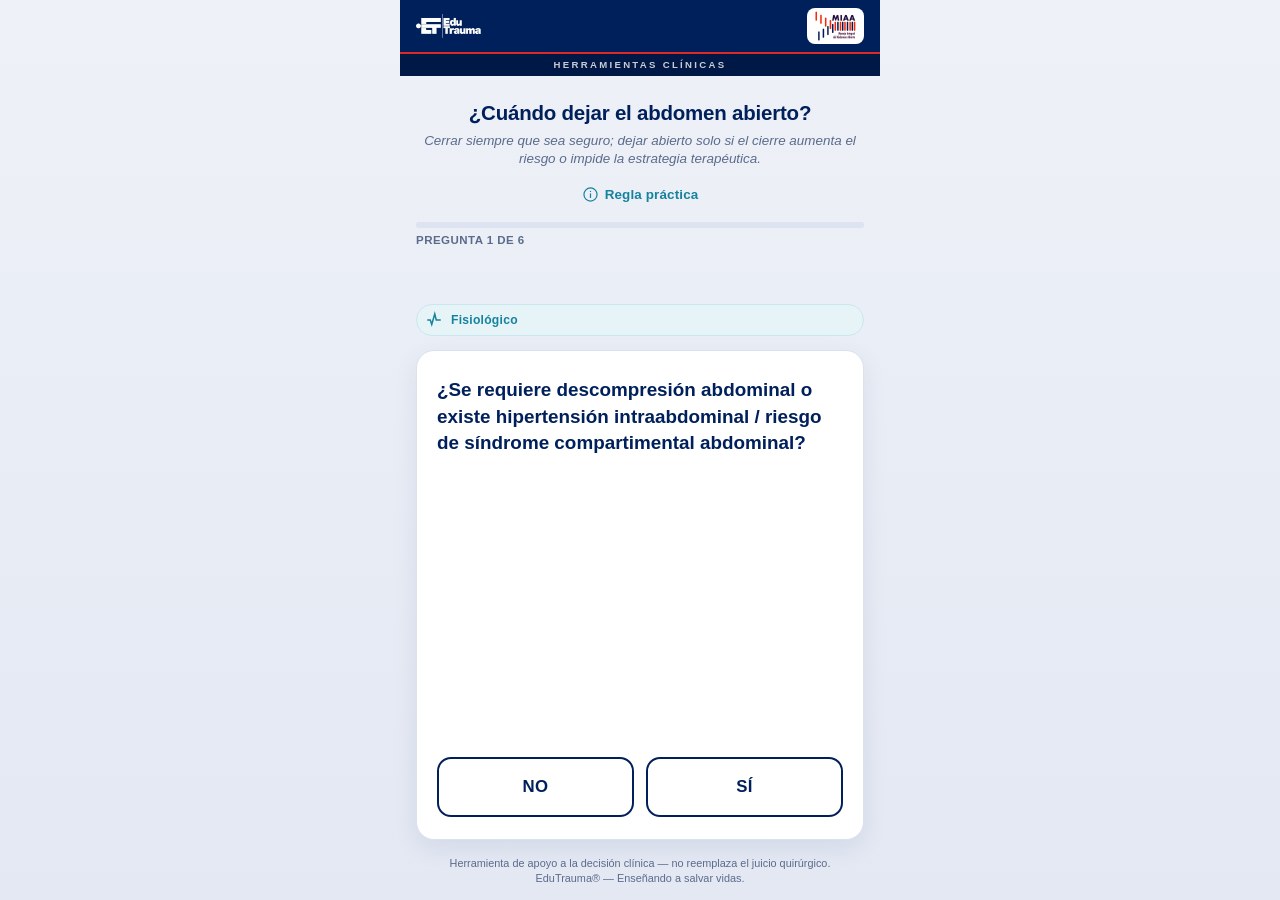
==== index.html @ 48023c9c "Cinta de ecosistema 'Herramientas Clínicas' bajo la franja de marca; cache v5 Firma visual fija para" ====
<!DOCTYPE html>
<html lang="es">
<head>
<meta charset="UTF-8">
<meta name="viewport" content="width=device-width, initial-scale=1.0, maximum-scale=1, user-scalable=no, viewport-fit=cover">
<title>¿Dejar el abdomen abierto? — EduTrauma</title>
<meta name="theme-color" content="#00205C">
<meta name="description" content="Algoritmo de decisión clínica para dejar el abdomen abierto y grado orientativo de Björck — EduTrauma">

<!-- PWA -->
<link rel="manifest" href="manifest.json">
<link rel="icon" href="icon-192.png">
<link rel="apple-touch-icon" href="apple-touch-icon.png">
<meta name="apple-mobile-web-app-capable" content="yes">
<meta name="mobile-web-app-capable" content="yes">
<meta name="apple-mobile-web-app-status-bar-style" content="black-translucent">
<meta name="apple-mobile-web-app-title" content="Abdomen Abierto">

<link rel="stylesheet" href="design/edutrauma-ui.css">
</head>
<body>
<div class="app">

  <div class="brand-strip">
    <img src="logo-blanco-trim.png" alt="EduTrauma" class="brand-logo">
    <span class="brand-chip"><img src="logo-miaa.png" alt="Curso MIAA — Manejo Integral del Abdomen Abierto"></span>
  </div>
  <div class="brand-ribbon">Herramientas Clínicas</div>

  <div class="install-banner" id="installBanner">
    <span id="installText">Instala esta app en tu pantalla de inicio para acceso rápido, incluso sin conexión.</span>
    <button onclick="promptInstall()">Instalar</button>
    <button class="close-x" onclick="dismissInstall()" aria-label="Cerrar">✕</button>
  </div>

  <header>
    <h1>¿Cuándo dejar el abdomen abierto?</h1>
    <p>Cerrar siempre que sea seguro; dejar abierto solo si el cierre aumenta el riesgo o impide la estrategia terapéutica.</p>
    <button class="rule-link" onclick="toggleSheet(true)" aria-label="Ver regla práctica">
      <svg viewBox="0 0 24 24" fill="none" stroke="currentColor" stroke-width="1.7" stroke-linecap="round"><circle cx="12" cy="12" r="9.25"/><path d="M12 11v5.2"/><circle cx="12" cy="7.6" r="0.5" fill="currentColor" stroke="none"/><circle cx="12" cy="7.6" r="0.9" fill="currentColor" stroke="none"/></svg>
      Regla práctica
    </button>
  </header>

  <div class="progress-wrap" id="progressWrap">
    <div class="progress-track"><div class="progress-fill" id="progressFill"></div></div>
    <div class="progress-label">
      <span id="progressText">Pregunta 1 de 6</span>
      <span id="categoryText"></span>
    </div>
  </div>

  <main id="main"></main>

  <footer>Herramienta de apoyo a la decisión clínica — no reemplaza el juicio quirúrgico.<br>EduTrauma® — Enseñando a salvar vidas.</footer>
</div>

<div class="overlay" id="overlay" onclick="if(event.target===this) toggleSheet(false)">
  <div class="sheet">
    <h2>Regla práctica</h2>
    <div class="rule-item"><div class="rule-dot"></div><div><b>No puedo cerrar:</b> tensión, edema, pérdida de pared</div></div>
    <div class="rule-item"><div class="rule-dot"></div><div><b>No debo cerrar:</b> fisiología grave / control de daños</div></div>
    <div class="rule-item"><div class="rule-dot"></div><div><b>Necesito volver:</b> reoperación planificada o second look</div></div>
    <button class="close-sheet" onclick="toggleSheet(false)">Entendido</button>
  </div>
</div>

<script>
const ICONS = {
  fisiologico: '<svg viewBox="0 0 24 24" fill="none" stroke="currentColor" stroke-width="2"><path d="M3 12h4l2 6 4-14 2 8h6"/></svg>',
  anatomico: '<svg viewBox="0 0 24 24" fill="none" stroke="currentColor" stroke-width="2"><rect x="6" y="3" width="12" height="18" rx="6"/><path d="M9 3v18M15 3v18"/></svg>',
  logistico: '<svg viewBox="0 0 24 24" fill="none" stroke="currentColor" stroke-width="2"><rect x="5" y="4" width="14" height="17" rx="2"/><path d="M9 2h6v3H9zM8 10h8M8 14h8M8 18h5"/></svg>',
  bjorck: '<svg viewBox="0 0 24 24" fill="none" stroke="currentColor" stroke-width="2"><circle cx="12" cy="12" r="9"/><path d="M9 9l6 6M9 15l6-6"/></svg>'
};

const QUESTIONS = [
  {
    category: "Fisiológico",
    icon: "fisiologico",
    text: "¿Se requiere descompresión abdominal o existe hipertensión intraabdominal / riesgo de síndrome compartimental abdominal?",
    yes: { result:"open", title:"Dejar abdomen abierto + cierre temporal", detail:"La hipertensión intraabdominal o el riesgo de síndrome compartimental contraindica el cierre fascial en este momento." },
    no: "next"
  },
  {
    category: "Fisiológico",
    icon: "fisiologico",
    text: "¿La fisiología permite cirugía definitiva? (Hipotensión, acidosis, coagulopatía, hipotermia, lactato elevado)",
    yes: "next",
    no: { result:"open", title:"Control de daños + dejar abdomen abierto", detail:"El paciente no tolera fisiológicamente una cirugía definitiva. Priorizar control de daños y reevaluación posterior." }
  },
  {
    category: "Anatómico",
    icon: "anatomico",
    text: "¿El foco hemorrágico o contaminante está completamente controlado?",
    yes: "next",
    no: { result:"open", title:"Dejar abdomen abierto (recontrol / control del foco)", detail:"Sin control completo del foco, cerrar impediría un recontrol oportuno." }
  },
  {
    category: "Anatómico",
    icon: "anatomico",
    text: "¿La perfusión o viabilidad intestinal es incierta?",
    yes: { result:"open", title:"Dejar abdomen abierto (second look / reevaluación)", detail:"La viabilidad intestinal incierta requiere una reevaluación programada antes de comprometerse con el cierre." },
    no: "next"
  },
  {
    category: "Logístico",
    icon: "logistico",
    text: "¿Se necesita reoperación planificada? (Packing, second look, anastomosis diferida, reevaluación)",
    yes: { result:"open", title:"Dejar abdomen abierto (reoperación planificada)", detail:"Hay una estrategia de reoperación planificada que el cierre fascial dificultaría." },
    no: "next"
  },
  {
    category: "Anatómico",
    icon: "anatomico",
    text: "¿La fascia puede cerrarse sin tensión y sin deterioro ventilatorio o hemodinámico?",
    yes: { result:"closed", title:"Cierre fascial primario", detail:"Todos los criterios fisiológicos, anatómicos y logísticos permiten un cierre seguro y definitivo." },
    no: { result:"open", title:"Dejar abdomen abierto (edema visceral / cierre inseguro)", detail:"El edema visceral o el riesgo de deterioro ventilatorio/hemodinámico hacen inseguro el cierre en este momento." }
  }
];

// Björck sub-flow: only reached when the main flow ends in "open"
const BJORCK_QUESTIONS = [
  {
    key: "frozen",
    text: '¿El abdomen está "congelado"? (asas y/o fascia completamente fijas entre sí, sin plano de disección seguro, con o sin fístula)',
    yesGrade: { grade: "Grado 4", label: "Abdomen congelado", detail: "Adherencias firmes y difusas impiden separar de forma segura asas y pared. Puede o no coexistir con fístula entérica." }
  },
  {
    key: "fistula",
    text: "¿Existe una fístula enteroatmosférica? (comunicación entre la luz intestinal y el ambiente, sin cobertura visceral ni de pared)",
    yesGrade: { grade: "Grado 3", label: "Fístula enteroatmosférica", detail: "Fístula presente sin la fijación difusa característica del abdomen congelado." }
  },
  {
    key: "fixation",
    text: "¿Hay fijación en desarrollo del intestino a la pared abdominal o a los canales laterales?"
  },
  {
    key: "contamination",
    text: "¿La cavidad abdominal está contaminada? (contenido entérico, purulento, o peritonitis significativa)"
  }
];

let currentIndex = 0;
let history = [];
let bjorckIndex = 0;
let bjorckAnswers = {};
let inBjorckFlow = false;

function toggleSheet(show){
  document.getElementById('overlay').classList.toggle('show', show);
}

function renderQuestion(){
  const q = QUESTIONS[currentIndex];
  const total = QUESTIONS.length;
  document.getElementById('progressFill').style.width = ((currentIndex)/total*100) + '%';
  document.getElementById('progressText').textContent = `Pregunta ${currentIndex+1} de ${total}`;
  document.getElementById('categoryText').textContent = '';

  const main = document.getElementById('main');
  main.innerHTML = `
    <div class="back-row">
      ${history.length ? `<button class="back-btn" onclick="goBack()">‹ Corregir respuesta anterior</button>` : ''}
    </div>
    <div class="category-badge">${ICONS[q.icon]}<span>${q.category}</span></div>
    <div class="card">
      <div class="question-text">${q.text}</div>
      <div class="answers">
        <button class="answer-btn no" onclick="answer('no')">NO</button>
        <button class="answer-btn yes" onclick="answer('yes')">SÍ</button>
      </div>
    </div>
  `;
}

function renderResult(result){
  document.getElementById('progressFill').style.width = '100%';
  document.getElementById('progressText').textContent = 'Resultado';
  document.getElementById('categoryText').textContent = '';

  const iconOpen = '<svg class="result-icon" viewBox="0 0 24 24" fill="none" stroke="#E02826" stroke-width="2"><circle cx="12" cy="12" r="10"/><path d="M9 9l6 6M15 9l-6 6"/></svg>';
  const iconClosed = '<svg class="result-icon" viewBox="0 0 24 24" fill="none" stroke="#1F7A5C" stroke-width="2"><circle cx="12" cy="12" r="10"/><path d="M8 12l3 3 5-6"/></svg>';

  const isOpen = result.result === 'open';
  const triggerLine = history[history.length-1];
  const triggeringQuestion = QUESTIONS[triggerLine.index];

  const main = document.getElementById('main');
  main.innerHTML = `
    <div class="back-row">
      <button class="back-btn" onclick="goBack()">‹ Corregir última respuesta</button>
    </div>
    <div class="result-card ${isOpen ? 'open' : 'closed'}">
      ${isOpen ? iconOpen : iconClosed}
      <div class="result-eyebrow">Recomendación</div>
      <div class="result-title">${result.title}</div>
      <div class="result-detail">${result.detail}</div>
      <div class="trigger-box">Determinado por: <b>${triggeringQuestion.category}</b> — "${triggeringQuestion.text}" → respuesta: <b>${triggerLine.answer.toUpperCase()}</b></div>
    </div>
    ${isOpen ? `<button class="secondary-btn" onclick="startBjorck()">Ver grado orientativo de Björck ›</button>` : ''}
    <button class="restart-btn" onclick="restart()">Evaluar otro caso</button>
  `;
}

function startBjorck(){
  inBjorckFlow = true;
  bjorckIndex = 0;
  bjorckAnswers = {};
  renderBjorckQuestion();
}

function renderBjorckQuestion(){
  const q = BJORCK_QUESTIONS[bjorckIndex];
  const total = BJORCK_QUESTIONS.length;
  document.getElementById('progressFill').style.width = ((bjorckIndex)/total*100) + '%';
  document.getElementById('progressText').textContent = `Björck · Pregunta ${bjorckIndex+1} de ${total}`;
  document.getElementById('categoryText').textContent = '';

  const main = document.getElementById('main');
  main.innerHTML = `
    <div class="back-row">
      <button class="back-btn" onclick="bjorckBack()">‹ ${bjorckIndex===0 ? 'Volver a la recomendación' : 'Corregir respuesta anterior'}</button>
    </div>
    <div class="category-badge bjorck">${ICONS.bjorck}<span>Grado de Björck (orientativo)</span></div>
    <div class="card">
      <div class="question-text">${q.text}</div>
      <div class="answers">
        <button class="answer-btn no" onclick="bjorckAnswer('no')">NO</button>
        <button class="answer-btn yes" onclick="bjorckAnswer('yes')">SÍ</button>
      </div>
    </div>
  `;
}

function bjorckAnswer(ans){
  const q = BJORCK_QUESTIONS[bjorckIndex];
  bjorckAnswers[q.key] = ans;

  if (q.yesGrade && ans === 'yes'){
    renderBjorckResult(q.yesGrade);
    return;
  }

  if (bjorckIndex < BJORCK_QUESTIONS.length - 1){
    bjorckIndex++;
    renderBjorckQuestion();
  } else {
    // Reached the end: combine fixation + contamination
    const fixation = bjorckAnswers.fixation === 'yes';
    const contamination = bjorckAnswers.contamination === 'yes';
    let grade;
    if (!fixation && !contamination) grade = { grade:"Grado 1A", label:"Limpio, sin fijación", detail:"Cavidad limpia y sin adherencias tempranas de asas a la pared." };
    else if (!fixation && contamination) grade = { grade:"Grado 1B", label:"Contaminado, sin fijación", detail:"Contaminación entérica o purulenta, pero sin adherencias tempranas de asas a la pared." };
    else if (fixation && !contamination) grade = { grade:"Grado 2A", label:"Limpio, con fijación en desarrollo", detail:"Cavidad limpia, con adherencias tempranas de asas a la pared o canales laterales." };
    else grade = { grade:"Grado 2B", label:"Contaminado, con fijación en desarrollo", detail:"Contaminación presente junto con adherencias tempranas de asas a la pared o canales laterales." };
    renderBjorckResult(grade);
  }
}

function bjorckBack(){
  if (bjorckIndex === 0){
    inBjorckFlow = false;
    const last = history[history.length-1];
    renderResult(last.outcome);
    document.getElementById('progressFill').style.width = '100%';
    document.getElementById('progressText').textContent = 'Resultado';
    return;
  }
  bjorckIndex--;
  renderBjorckQuestion();
}

function renderBjorckResult(grade){
  document.getElementById('progressFill').style.width = '100%';
  document.getElementById('progressText').textContent = 'Grado de Björck';
  document.getElementById('categoryText').textContent = '';

  const main = document.getElementById('main');
  main.innerHTML = `
    <div class="back-row">
      <button class="back-btn" onclick="startBjorck()">‹ Rehacer clasificación de Björck</button>
    </div>
    <div class="result-card bjorck">
      <div class="result-eyebrow">Grado orientativo de Björck</div>
      <div class="grade-pill">${grade.grade}</div>
      <div class="result-title" style="font-size:1.05rem;">${grade.label}</div>
      <div class="result-detail">${grade.detail}</div>
      <div class="caution-box">Grado orientativo según hallazgos referidos. La clasificación definitiva —especialmente en el límite entre grados 2 y 3— requiere inspección directa y puede tener variabilidad interobservador; confirmar en pabellón.</div>
    </div>
    <button class="restart-btn" onclick="restart()">Evaluar otro caso</button>
  `;
}

function answer(ans){
  const q = QUESTIONS[currentIndex];
  const outcome = q[ans];
  history.push({ index: currentIndex, answer: ans, outcome: outcome !== 'next' ? outcome : null });

  if (outcome === 'next'){
    currentIndex++;
    renderQuestion();
  } else {
    renderResult(outcome);
  }
}

function goBack(){
  if (inBjorckFlow){ inBjorckFlow = false; }
  if (history.length === 0) return;
  const last = history.pop();
  currentIndex = last.index;
  renderQuestion();
}

function restart(){
  currentIndex = 0;
  history = [];
  inBjorckFlow = false;
  bjorckIndex = 0;
  bjorckAnswers = {};
  renderQuestion();
}

renderQuestion();

// --- PWA install prompt handling (Android/desktop Chrome) ---
let deferredPrompt;
window.addEventListener('beforeinstallprompt', (e) => {
  e.preventDefault();
  deferredPrompt = e;
  if (localStorage.getItem('installDismissed') !== '1'){
    document.getElementById('installBanner').classList.add('show');
  }
});
function promptInstall(){
  if (!deferredPrompt) return;
  deferredPrompt.prompt();
  deferredPrompt.userChoice.finally(() => {
    deferredPrompt = null;
    document.getElementById('installBanner').classList.remove('show');
  });
}
function dismissInstall(){
  localStorage.setItem('installDismissed', '1');
  document.getElementById('installBanner').classList.remove('show');
}
window.addEventListener('appinstalled', () => {
  document.getElementById('installBanner').classList.remove('show');
});

// --- iOS "Add to Home Screen" hint (beforeinstallprompt no existe en Safari iOS) ---
(function(){
  const ua = window.navigator.userAgent;
  const isIOS = /iPhone|iPad|iPod/.test(ua);
  const isStandalone = ('standalone' in window.navigator) && window.navigator.standalone;
  if (isIOS && !isStandalone && localStorage.getItem('installDismissed') !== '1'){
    const banner = document.getElementById('installBanner');
    document.getElementById('installText').innerHTML =
      'Para instalar: toca <b>Compartir</b> ⬆️ y luego <b>“Agregar a inicio”</b>.';
    banner.querySelector('button').style.display = 'none';
    banner.classList.add('show');
  }
})();

// --- Service worker registration (no-op on file://, needed when hosted) ---
if ('serviceWorker' in navigator && location.protocol.startsWith('http')) {
  window.addEventListener('load', () => {
    navigator.serviceWorker.register('sw.js').catch(() => {});
  });
}
</script>
</body>
</html>
---- design/edutrauma-ui.css ----
/* ============================================================
   EduTrauma UI — Sistema de diseño para apps clínicas móviles
   v1.0 · 2026-07
   Uso: <link rel="stylesheet" href="design/edutrauma-ui.css">
   Documentación: design/DESIGN.md
   ============================================================ */

/* ---------- 1. TOKENS ---------- */
:root{
  /* Marca (del manual EduTrauma, AF_Logo Edu_Trauma.ai) */
  --et-navy: #00205C;        /* Pantone 281c — color primario */
  --et-navy-deep: #001845;   /* variante profunda (cinta de ecosistema) */
  --et-red: #E02826;         /* Pantone 485c — acento de marca */

  /* Semánticos (resultados clínicos) */
  --et-danger: #E02826;      /* dejar abierto / alerta */
  --et-danger-soft: #fdecea;
  --et-danger-line: #f0c4bd;
  --et-success: #1F7A5C;     /* cierre seguro / ok */
  --et-success-soft: #e9f6f1;
  --et-success-line: #bfe3d3;
  --et-warning-soft: #fff8ec;
  --et-warning-line: #f2dfb3;
  --et-warning-text: #7a5b13;
  --et-info: #16829e;        /* acento informativo (teal) */
  --et-info-soft: #e7f4f7;
  --et-info-line: #c9e8ee;

  /* Neutrales (grises con sesgo navy) */
  --et-bg: #eef1f7;
  --et-bg-2: #e3e8f3;
  --et-card: #ffffff;
  --et-text: #00205C;
  --et-muted: #5b6b8c;
  --et-line: #dbe1ee;
  --et-track: #dde3f0;

  /* Radios */
  --et-radius-lg: 18px;      /* tarjetas principales */
  --et-radius-md: 14px;      /* botones de respuesta */
  --et-radius-sm: 12px;      /* botones de acción */
  --et-radius-xs: 10px;      /* cajas informativas */
  --et-radius-pill: 999px;   /* badges, chips */

  /* Sombra (una sola elevación) */
  --et-shadow: 0 8px 24px rgba(0,32,92,0.08);

  /* Tipografía: system stack (rinde nativo en iOS) */
  --et-font: -apple-system, BlinkMacSystemFont, "Segoe UI", Roboto, Helvetica, Arial, sans-serif;

  /* Escala tipográfica (rem) */
  --et-fs-title: 1.28rem;    /* h1 de app */
  --et-fs-result: 1.35rem;   /* título de resultado */
  --et-fs-question: 1.18rem; /* pregunta principal */
  --et-fs-btn: 1.05rem;      /* botones SÍ/NO */
  --et-fs-body: 0.92rem;     /* texto corriente */
  --et-fs-caption: 0.78rem;  /* cajas info, trazabilidad */
  --et-fs-label: 0.72rem;    /* labels uppercase */
  --et-fs-micro: 0.68rem;    /* footer legal */
}

/* ---------- 2. BASE ---------- */
*{ box-sizing:border-box; -webkit-tap-highlight-color: transparent; }
html, body{ height:100%; }
body{
  margin:0;
  font-family: var(--et-font);
  background: linear-gradient(180deg, var(--et-bg) 0%, var(--et-bg-2) 100%);
  color: var(--et-text);
  display:flex;
  justify-content:center;
  min-height:100%;
}

/* Contenedor de app móvil (max 480px, safe areas iPhone) */
.app{
  width:100%;
  max-width:480px;
  min-height:100vh;
  min-height:100dvh;
  display:flex;
  flex-direction:column;
  padding: 0 16px calc(14px + env(safe-area-inset-bottom));
}

main{ flex:1; display:flex; flex-direction:column; }

/* ---------- 3. HEADER DE MARCA (doble logo) ----------
   EduTrauma a la izquierda, logo de curso/programa a la derecha. */
.brand-strip{
  margin: 0 -16px 0;
  background: var(--et-navy);
  padding: 8px 16px;
  padding-top: calc(8px + env(safe-area-inset-top));
  padding-left: calc(16px + env(safe-area-inset-left));
  padding-right: calc(16px + env(safe-area-inset-right));
  display:flex;
  align-items:center;
  justify-content:space-between;
  gap: 12px;
}
.brand-logo{ height: 24px; width: auto; display:block; }
/* Chip blanco para logos de curso a color (MIAA, etc.) */
.brand-chip{
  background:#fff;
  border-radius: 8px;
  padding: 3px 8px;
  display:flex;
  align-items:center;
  flex-shrink:0;
}
.brand-chip img{ height: 30px; width:auto; display:block; }
/* Cinta de ecosistema: "HERRAMIENTAS CLÍNICAS" — idéntica en todas las apps.
   El filete rojo superior evoca la línea divisoria del logo EduTrauma. */
.brand-ribbon{
  margin: 0 -16px 14px;
  background: var(--et-navy-deep);
  border-top: 2px solid var(--et-red);
  color: rgba(255,255,255,0.78);
  text-align:center;
  font-size: 0.6rem;
  font-weight: 700;
  letter-spacing: 0.24em;
  text-transform: uppercase;
  padding: 5px 16px 6px;
  padding-left: calc(16px + env(safe-area-inset-left));
  padding-right: calc(16px + env(safe-area-inset-right));
}

/* ---------- 4. CABECERA DE PÁGINA ---------- */
header{ text-align:center; padding: 10px 4px 8px; }
header h1{
  font-size: var(--et-fs-title);
  line-height:1.25;
  margin: 0 0 6px;
  font-weight: 800;
  color: var(--et-navy);
  letter-spacing:-0.01em;
  text-wrap: balance;
}
header p{
  margin:0;
  font-size:0.84rem;
  color: var(--et-muted);
  font-style: italic;
  line-height:1.4;
}

/* Botón de texto estilo iOS (acciones informativas) */
.rule-link{
  display:inline-flex;
  align-items:center;
  gap:6px;
  margin-top:10px;
  padding:7px 14px;
  background:none;
  border:none;
  border-radius: var(--et-radius-pill);
  color: var(--et-info);
  font-family:inherit;
  font-size:0.84rem;
  font-weight:600;
  letter-spacing:0.01em;
  cursor:pointer;
  -webkit-user-select:none;
  user-select:none;
  transition: opacity .15s ease, background .15s ease;
}
.rule-link:active{ opacity:0.55; background: rgba(22,130,158,0.08); }
.rule-link svg{ width:17px; height:17px; flex-shrink:0; }

/* ---------- 5. PROGRESO ---------- */
.progress-wrap{ margin: 4px 0 18px; }
.progress-track{
  height:6px; background: var(--et-track);
  border-radius:6px; overflow:hidden;
}
.progress-fill{
  height:100%;
  background: linear-gradient(90deg, var(--et-navy), var(--et-red));
  border-radius:6px;
  transition: width .35s ease;
}
.progress-label{
  display:flex; justify-content:space-between; align-items:center;
  font-size: var(--et-fs-label); color: var(--et-muted);
  margin-top:6px; font-weight:600;
  text-transform:uppercase; letter-spacing:0.04em;
}

/* ---------- 6. BADGES DE CATEGORÍA ---------- */
.category-badge{
  display:inline-flex; align-items:center; gap:8px;
  background: var(--et-info-soft); color: var(--et-info);
  border: 1px solid var(--et-info-line);
  padding: 6px 12px 6px 8px;
  border-radius: var(--et-radius-pill);
  font-size: 0.76rem;
  font-weight:700;
  margin-bottom: 14px;
  letter-spacing:0.02em;
}
.category-badge.bjorck{
  background: var(--et-danger-soft); color: var(--et-danger);
  border-color: var(--et-danger-line);
}
.category-badge svg{ width:18px; height:18px; flex-shrink:0; }

/* ---------- 7. TARJETA DE PREGUNTA ---------- */
.card{
  background: var(--et-card);
  border-radius: var(--et-radius-lg);
  padding: 22px 20px;
  box-shadow: var(--et-shadow);
  border: 1px solid var(--et-line);
  flex:1;
  display:flex;
  flex-direction:column;
}
.question-text{
  font-size: var(--et-fs-question);
  font-weight: 700;
  line-height: 1.4;
  color: var(--et-navy);
  margin: 4px 0 auto;
}

/* Botonera dicotómica SÍ/NO (targets grandes, uso con guantes) */
.answers{
  display:grid;
  grid-template-columns: 1fr 1fr;
  gap: 12px;
  margin-top: 22px;
}
.answer-btn{
  padding: 18px 10px;
  border-radius: var(--et-radius-md);
  border: 2px solid var(--et-navy);
  background: #fff;
  color: var(--et-navy);
  font-family:inherit;
  font-size: var(--et-fs-btn);
  font-weight: 800;
  letter-spacing: 0.02em;
  cursor:pointer;
  transition: transform .08s ease, background .15s ease, color .15s ease;
}
.answer-btn:active{ transform: scale(0.97); background: var(--et-navy); color:#fff; }

/* ---------- 8. NAVEGACIÓN SECUNDARIA ---------- */
.back-row{
  display:flex; justify-content:flex-start;
  margin-bottom: 10px; min-height: 30px;
}
.back-btn{
  background:none; border:none; color: var(--et-muted);
  font-family:inherit;
  font-size:0.82rem; font-weight:600; cursor:pointer;
  display:flex; align-items:center; gap:4px; padding:4px 2px;
}

/* ---------- 9. TARJETAS DE RESULTADO ---------- */
.result-card{
  border-radius: var(--et-radius-lg);
  padding: 26px 22px 22px;
  text-align:center;
  border: 2px solid;
  flex:1;
  display:flex;
  flex-direction:column;
  align-items:center;
  justify-content:center;
}
.result-card.open{ background: var(--et-danger-soft); border-color: var(--et-danger-line); }
.result-card.closed{ background: var(--et-success-soft); border-color: var(--et-success-line); }
.result-card.bjorck{ background: #fff; border-color: var(--et-navy); }

.result-icon{ width:56px; height:56px; margin-bottom: 14px; }
.result-eyebrow{
  font-size:0.74rem; font-weight:700;
  letter-spacing:0.08em; text-transform:uppercase;
  margin-bottom: 8px;
}
.result-card.open .result-eyebrow{ color: var(--et-danger); }
.result-card.closed .result-eyebrow{ color: var(--et-success); }
.result-card.bjorck .result-eyebrow{ color: var(--et-navy); }

.result-title{
  font-size: var(--et-fs-result); font-weight:800;
  line-height:1.3; margin: 0 0 10px;
  text-wrap: balance;
}
.result-card.open .result-title{ color: var(--et-danger); }
.result-card.closed .result-title{ color: var(--et-success); }
.result-card.bjorck .result-title{ color: var(--et-navy); }

.grade-pill{
  display:inline-block;
  background: var(--et-navy);
  color:#fff;
  font-weight:800;
  font-size: 0.92rem;
  padding: 6px 16px;
  border-radius: var(--et-radius-pill);
  margin-bottom: 12px;
  letter-spacing: 0.02em;
}

.result-detail{
  font-size: var(--et-fs-body); color: var(--et-text);
  opacity:0.85; line-height:1.5; max-width: 340px;
}

/* Caja de trazabilidad (qué determinó el resultado) */
.trigger-box{
  margin-top:18px;
  background: rgba(255,255,255,0.7);
  border-radius: var(--et-radius-xs);
  padding: 10px 14px;
  font-size: var(--et-fs-caption);
  color: var(--et-muted);
  line-height:1.4;
  max-width: 360px;
}
.trigger-box b{ color: var(--et-text); }

/* Caja de precaución clínica */
.caution-box{
  margin-top: 12px;
  background: var(--et-warning-soft);
  border: 1px solid var(--et-warning-line);
  border-radius: var(--et-radius-xs);
  padding: 10px 14px;
  font-size: 0.75rem;
  color: var(--et-warning-text);
  line-height: 1.45;
  max-width: 360px;
}

/* ---------- 10. BOTONES DE ACCIÓN ---------- */
.restart-btn{
  margin-top: 20px;
  background: var(--et-navy);
  color: #fff;
  border:none;
  padding: 14px 26px;
  border-radius: var(--et-radius-sm);
  font-family:inherit;
  font-size: 0.95rem;
  font-weight: 700;
  cursor:pointer;
}
.secondary-btn{
  margin-top: 12px;
  background: #fff;
  color: var(--et-navy);
  border: 2px solid var(--et-navy);
  padding: 13px 26px;
  border-radius: var(--et-radius-sm);
  font-family:inherit;
  font-size: 0.92rem;
  font-weight: 700;
  cursor:pointer;
}

/* ---------- 11. HOJA DESLIZANTE (bottom sheet) ---------- */
.overlay{
  position:fixed; inset:0;
  background: rgba(0,32,92,0.45);
  display:none; align-items:flex-end; justify-content:center;
  z-index:20;
}
.overlay.show{ display:flex; }
.sheet{
  background:#fff; width:100%; max-width:480px;
  border-radius: 22px 22px 0 0;
  padding: 22px 20px 30px;
  padding-bottom: calc(30px + env(safe-area-inset-bottom));
  animation: et-slideup .25s ease;
  max-height: 80vh;
  overflow-y: auto;
}
@keyframes et-slideup{
  from{ transform: translateY(30px); opacity:0; }
  to{ transform:none; opacity:1; }
}
@media (prefers-reduced-motion: reduce){
  .sheet{ animation:none; }
  .progress-fill{ transition:none; }
}
.sheet h2{ margin:0 0 14px; font-size:1.05rem; color: var(--et-navy); }
.rule-item{ display:flex; gap:10px; margin-bottom:12px; font-size:0.88rem; line-height:1.45; }
.rule-dot{ width:8px; height:8px; border-radius:50%; background: var(--et-info); margin-top:7px; flex-shrink:0; }
.rule-item b{ color: var(--et-navy); }
.close-sheet{
  width:100%; margin-top:8px; padding:13px;
  border-radius: var(--et-radius-sm);
  border:1.5px solid var(--et-line);
  background:#f7f9fc; color: var(--et-navy);
  font-family:inherit;
  font-weight:700; font-size:0.9rem; cursor:pointer;
}

/* ---------- 12. BANNER DE INSTALACIÓN PWA ---------- */
.install-banner{
  display:none;
  align-items:center;
  gap: 10px;
  background: #fff;
  border: 1.5px solid var(--et-line);
  border-radius: var(--et-radius-md);
  padding: 10px 12px;
  margin-bottom: 14px;
  font-size: var(--et-fs-caption);
  color: var(--et-muted);
}
.install-banner.show{ display:flex; }
.install-banner button{
  margin-left:auto;
  background: var(--et-navy);
  color:#fff;
  border:none;
  padding: 8px 14px;
  border-radius: var(--et-radius-xs);
  font-family:inherit;
  font-size: 0.76rem;
  font-weight:700;
  cursor:pointer;
  flex-shrink:0;
}
.install-banner .close-x{
  background:none; color: var(--et-muted);
  padding:8px 4px; margin-left:0;
  font-size:1rem; line-height:1;
}

/* ---------- 13. FOOTER LEGAL ---------- */
footer{
  text-align:center; font-size: var(--et-fs-micro);
  color: var(--et-muted);
  padding-top: 16px; line-height:1.4;
}
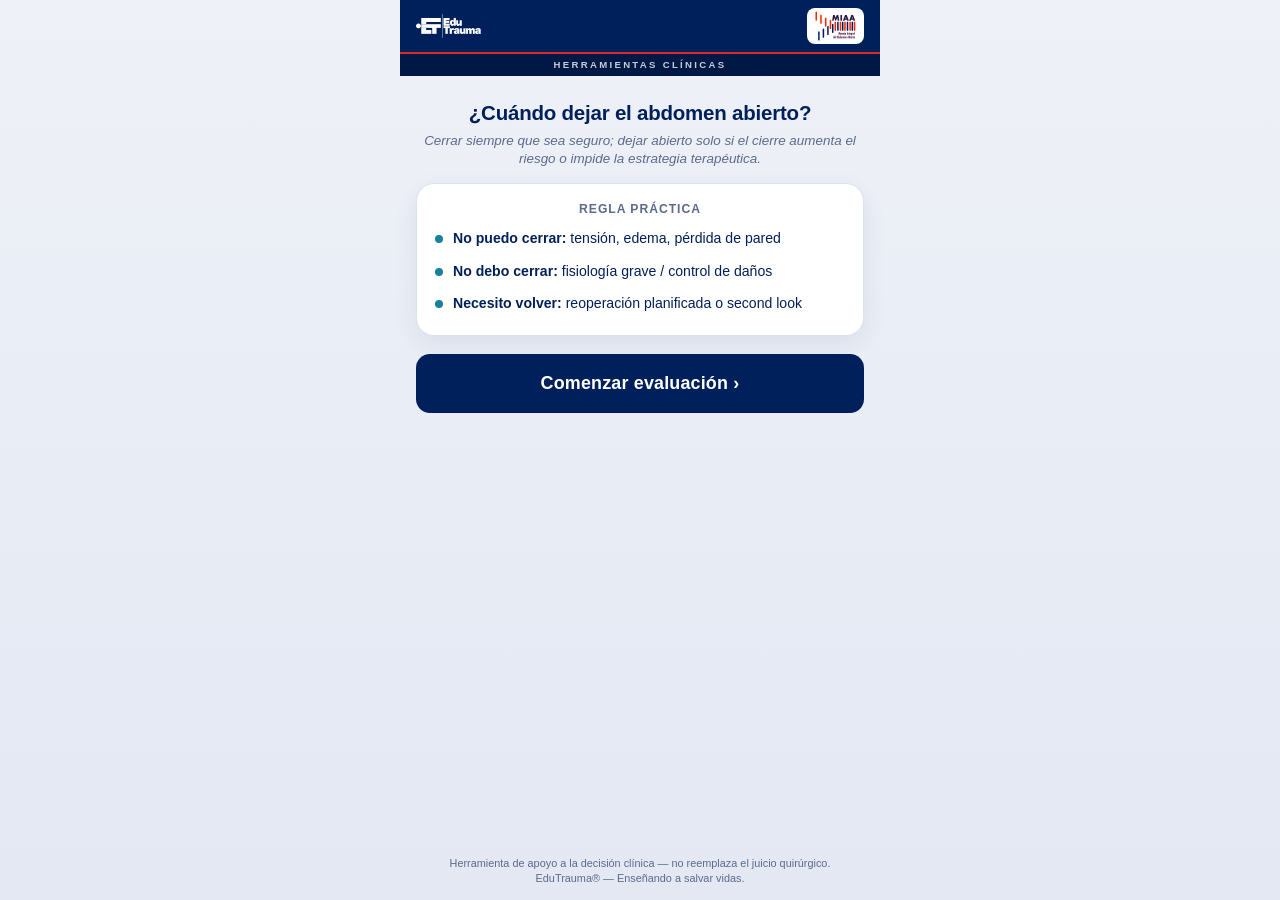
==== commit e7897a48: "UX: pantalla de inicio con reglas visibles + modo flujo sin scroll - Pantalla de inicio: regla práct" ====
--- a/index.html
+++ b/index.html
@@ -36,10 +36,6 @@
   <header>
     <h1>¿Cuándo dejar el abdomen abierto?</h1>
     <p>Cerrar siempre que sea seguro; dejar abierto solo si el cierre aumenta el riesgo o impide la estrategia terapéutica.</p>
-    <button class="rule-link" onclick="toggleSheet(true)" aria-label="Ver regla práctica">
-      <svg viewBox="0 0 24 24" fill="none" stroke="currentColor" stroke-width="1.7" stroke-linecap="round"><circle cx="12" cy="12" r="9.25"/><path d="M12 11v5.2"/><circle cx="12" cy="7.6" r="0.5" fill="currentColor" stroke="none"/><circle cx="12" cy="7.6" r="0.9" fill="currentColor" stroke="none"/></svg>
-      Regla práctica
-    </button>
   </header>
 
   <div class="progress-wrap" id="progressWrap">
@@ -53,16 +49,6 @@
   <main id="main"></main>
 
   <footer>Herramienta de apoyo a la decisión clínica — no reemplaza el juicio quirúrgico.<br>EduTrauma® — Enseñando a salvar vidas.</footer>
-</div>
-
-<div class="overlay" id="overlay" onclick="if(event.target===this) toggleSheet(false)">
-  <div class="sheet">
-    <h2>Regla práctica</h2>
-    <div class="rule-item"><div class="rule-dot"></div><div><b>No puedo cerrar:</b> tensión, edema, pérdida de pared</div></div>
-    <div class="rule-item"><div class="rule-dot"></div><div><b>No debo cerrar:</b> fisiología grave / control de daños</div></div>
-    <div class="rule-item"><div class="rule-dot"></div><div><b>Necesito volver:</b> reoperación planificada o second look</div></div>
-    <button class="close-sheet" onclick="toggleSheet(false)">Entendido</button>
-  </div>
 </div>
 
 <script>
@@ -146,11 +132,39 @@
 let bjorckAnswers = {};
 let inBjorckFlow = false;
 
-function toggleSheet(show){
-  document.getElementById('overlay').classList.toggle('show', show);
+// Modo flujo: compacta la cabecera para que cada pantalla quepa sin scroll
+function setFlow(on){
+  document.querySelector('.app').classList.toggle('in-flow', on);
+  document.getElementById('progressWrap').style.display = on ? '' : 'none';
+  window.scrollTo(0, 0);
+}
+
+function renderStart(){
+  setFlow(false);
+  const main = document.getElementById('main');
+  main.innerHTML = `
+    <div class="start-rules">
+      <h2>Regla práctica</h2>
+      <div class="rule-item"><div class="rule-dot"></div><div><b>No puedo cerrar:</b> tensión, edema, pérdida de pared</div></div>
+      <div class="rule-item"><div class="rule-dot"></div><div><b>No debo cerrar:</b> fisiología grave / control de daños</div></div>
+      <div class="rule-item"><div class="rule-dot"></div><div><b>Necesito volver:</b> reoperación planificada o second look</div></div>
+    </div>
+    <button class="start-btn" onclick="startFlow()">Comenzar evaluación ›</button>
+  `;
+}
+
+function startFlow(){
+  currentIndex = 0;
+  history = [];
+  inBjorckFlow = false;
+  bjorckIndex = 0;
+  bjorckAnswers = {};
+  setFlow(true);
+  renderQuestion();
 }
 
 function renderQuestion(){
+  setFlow(true);
   const q = QUESTIONS[currentIndex];
   const total = QUESTIONS.length;
   document.getElementById('progressFill').style.width = ((currentIndex)/total*100) + '%';
@@ -174,6 +188,7 @@
 }
 
 function renderResult(result){
+  window.scrollTo(0, 0);
   document.getElementById('progressFill').style.width = '100%';
   document.getElementById('progressText').textContent = 'Resultado';
   document.getElementById('categoryText').textContent = '';
@@ -195,7 +210,10 @@
       <div class="result-eyebrow">Recomendación</div>
       <div class="result-title">${result.title}</div>
       <div class="result-detail">${result.detail}</div>
-      <div class="trigger-box">Determinado por: <b>${triggeringQuestion.category}</b> — "${triggeringQuestion.text}" → respuesta: <b>${triggerLine.answer.toUpperCase()}</b></div>
+      <details class="trigger-details">
+        <summary>¿Qué lo determinó?</summary>
+        <div class="trigger-box"><b>${triggeringQuestion.category}</b> — "${triggeringQuestion.text}" → respuesta: <b>${triggerLine.answer.toUpperCase()}</b></div>
+      </details>
     </div>
     ${isOpen ? `<button class="secondary-btn" onclick="startBjorck()">Ver grado orientativo de Björck ›</button>` : ''}
     <button class="restart-btn" onclick="restart()">Evaluar otro caso</button>
@@ -210,6 +228,7 @@
 }
 
 function renderBjorckQuestion(){
+  window.scrollTo(0, 0);
   const q = BJORCK_QUESTIONS[bjorckIndex];
   const total = BJORCK_QUESTIONS.length;
   document.getElementById('progressFill').style.width = ((bjorckIndex)/total*100) + '%';
@@ -271,6 +290,7 @@
 }
 
 function renderBjorckResult(grade){
+  window.scrollTo(0, 0);
   document.getElementById('progressFill').style.width = '100%';
   document.getElementById('progressText').textContent = 'Grado de Björck';
   document.getElementById('categoryText').textContent = '';
@@ -318,10 +338,10 @@
   inBjorckFlow = false;
   bjorckIndex = 0;
   bjorckAnswers = {};
-  renderQuestion();
-}
-
-renderQuestion();
+  renderStart();
+}
+
+renderStart();
 
 // --- PWA install prompt handling (Android/desktop Chrome) ---
 let deferredPrompt;
--- a/design/edutrauma-ui.css
+++ b/design/edutrauma-ui.css
@@ -169,6 +169,72 @@
 .rule-link:active{ opacity:0.55; background: rgba(22,130,158,0.08); }
 .rule-link svg{ width:17px; height:17px; flex-shrink:0; }
 
+/* ---------- 4b. PANTALLA DE INICIO Y MODO FLUJO ----------
+   Inicio: reglas visibles + botón grande "Comenzar".
+   En flujo (.app.in-flow): se oculta la cabecera para que la
+   pregunta y los botones quepan SIN scroll. */
+.app.in-flow header{ display:none; }
+
+.start-rules{
+  background: var(--et-card);
+  border: 1px solid var(--et-line);
+  border-radius: var(--et-radius-lg);
+  box-shadow: var(--et-shadow);
+  padding: 18px 18px 10px;
+  text-align:left;
+  margin-top: 6px;
+}
+.start-rules h2{
+  margin:0 0 12px;
+  font-size:0.76rem;
+  letter-spacing:0.08em;
+  text-transform:uppercase;
+  color: var(--et-muted);
+  font-weight:700;
+  text-align:center;
+}
+.start-btn{
+  margin-top: 18px;
+  width:100%;
+  background: var(--et-navy);
+  color:#fff;
+  border:none;
+  padding: 19px;
+  border-radius: var(--et-radius-md);
+  font-family:inherit;
+  font-size: 1.12rem;
+  font-weight: 800;
+  letter-spacing: 0.01em;
+  cursor:pointer;
+  transition: transform .08s ease;
+}
+.start-btn:active{ transform: scale(0.98); }
+
+/* Trazabilidad plegable en el resultado */
+.trigger-details{
+  margin-top: 16px;
+  max-width: 360px;
+  width:100%;
+}
+.trigger-details summary{
+  list-style:none;
+  cursor:pointer;
+  display:inline-flex;
+  align-items:center;
+  gap:6px;
+  font-size: 0.82rem;
+  font-weight: 600;
+  color: var(--et-muted);
+  padding: 8px 14px;
+  border-radius: var(--et-radius-pill);
+  -webkit-user-select:none;
+  user-select:none;
+}
+.trigger-details summary::-webkit-details-marker{ display:none; }
+.trigger-details summary::after{ content:"›"; transform: rotate(90deg); transition: transform .15s ease; font-size:1rem; }
+.trigger-details[open] summary::after{ transform: rotate(-90deg); }
+.trigger-details .trigger-box{ margin-top: 8px; }
+
 /* ---------- 5. PROGRESO ---------- */
 .progress-wrap{ margin: 4px 0 18px; }
 .progress-track{
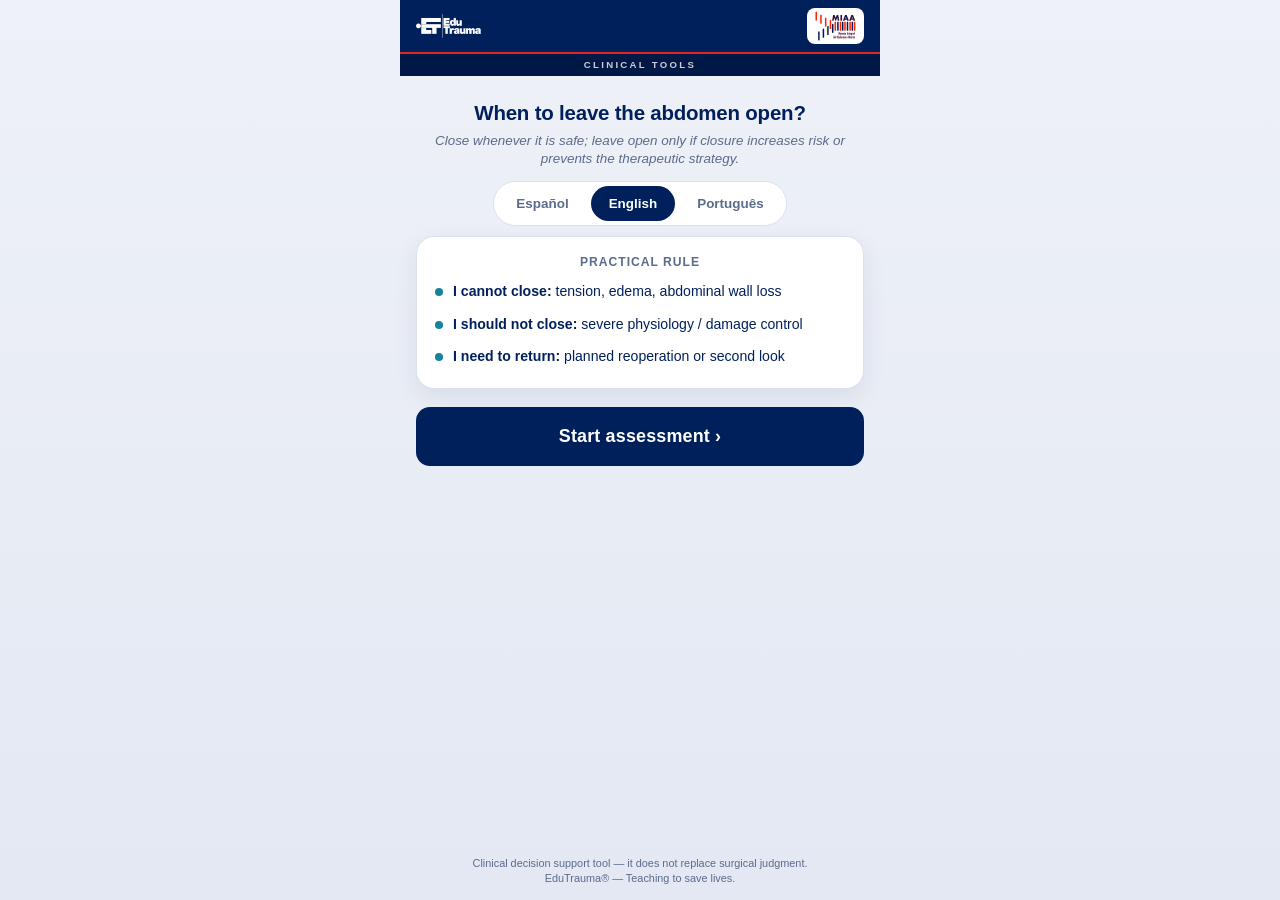
==== commit a662055e: "i18n: app trilingüe ES/EN/PT con selector segmentado estilo iOS - Selector de idioma en pantalla de " ====
--- a/index.html
+++ b/index.html
@@ -25,30 +25,30 @@
     <img src="logo-blanco-trim.png" alt="EduTrauma" class="brand-logo">
     <span class="brand-chip"><img src="logo-miaa.png" alt="Curso MIAA — Manejo Integral del Abdomen Abierto"></span>
   </div>
-  <div class="brand-ribbon">Herramientas Clínicas</div>
+  <div class="brand-ribbon" id="brandRibbon">Herramientas Clínicas</div>
 
   <div class="install-banner" id="installBanner">
-    <span id="installText">Instala esta app en tu pantalla de inicio para acceso rápido, incluso sin conexión.</span>
-    <button onclick="promptInstall()">Instalar</button>
+    <span id="installText"></span>
+    <button id="installBtn" onclick="promptInstall()"></button>
     <button class="close-x" onclick="dismissInstall()" aria-label="Cerrar">✕</button>
   </div>
 
   <header>
-    <h1>¿Cuándo dejar el abdomen abierto?</h1>
-    <p>Cerrar siempre que sea seguro; dejar abierto solo si el cierre aumenta el riesgo o impide la estrategia terapéutica.</p>
+    <h1 id="appTitle"></h1>
+    <p id="appSubtitle"></p>
   </header>
 
   <div class="progress-wrap" id="progressWrap">
     <div class="progress-track"><div class="progress-fill" id="progressFill"></div></div>
     <div class="progress-label">
-      <span id="progressText">Pregunta 1 de 6</span>
+      <span id="progressText"></span>
       <span id="categoryText"></span>
     </div>
   </div>
 
   <main id="main"></main>
 
-  <footer>Herramienta de apoyo a la decisión clínica — no reemplaza el juicio quirúrgico.<br>EduTrauma® — Enseñando a salvar vidas.</footer>
+  <footer id="appFooter"></footer>
 </div>
 
 <script>
@@ -59,73 +59,281 @@
   bjorck: '<svg viewBox="0 0 24 24" fill="none" stroke="currentColor" stroke-width="2"><circle cx="12" cy="12" r="9"/><path d="M9 9l6 6M9 15l6-6"/></svg>'
 };
 
-const QUESTIONS = [
-  {
-    category: "Fisiológico",
-    icon: "fisiologico",
-    text: "¿Se requiere descompresión abdominal o existe hipertensión intraabdominal / riesgo de síndrome compartimental abdominal?",
-    yes: { result:"open", title:"Dejar abdomen abierto + cierre temporal", detail:"La hipertensión intraabdominal o el riesgo de síndrome compartimental contraindica el cierre fascial en este momento." },
-    no: "next"
+/* ============ i18n ============ */
+const I18N = {
+
+  es: {
+    htmlLang: "es",
+    docTitle: "¿Dejar el abdomen abierto? — EduTrauma",
+    ribbon: "Herramientas Clínicas",
+    title: "¿Cuándo dejar el abdomen abierto?",
+    subtitle: "Cerrar siempre que sea seguro; dejar abierto solo si el cierre aumenta el riesgo o impide la estrategia terapéutica.",
+    rulesHeading: "Regla práctica",
+    rules: [
+      ["No puedo cerrar:", "tensión, edema, pérdida de pared"],
+      ["No debo cerrar:", "fisiología grave / control de daños"],
+      ["Necesito volver:", "reoperación planificada o second look"]
+    ],
+    startBtn: "Comenzar evaluación ›",
+    yes: "SÍ", no: "NO",
+    progressQ: (i, n) => `Pregunta ${i} de ${n}`,
+    progressBjQ: (i, n) => `Björck · Pregunta ${i} de ${n}`,
+    progressResult: "Resultado",
+    progressBjResult: "Grado de Björck",
+    backPrev: "‹ Corregir respuesta anterior",
+    backLast: "‹ Corregir última respuesta",
+    backToResult: "‹ Volver a la recomendación",
+    redoBjorck: "‹ Rehacer clasificación de Björck",
+    eyebrowResult: "Recomendación",
+    eyebrowBjorck: "Grado orientativo de Björck",
+    bjorckBadge: "Grado de Björck (orientativo)",
+    seeTrigger: "Ver qué lo determinó",
+    hideTrigger: "Ocultar detalle",
+    triggerAnswer: "respuesta",
+    bjorckBtn: "Ver grado orientativo de Björck ›",
+    restartBtn: "Evaluar otro caso",
+    caution: "Grado orientativo según hallazgos referidos. La clasificación definitiva —especialmente en el límite entre grados 2 y 3— requiere inspección directa y puede tener variabilidad interobservador; confirmar en pabellón.",
+    footer: 'Herramienta de apoyo a la decisión clínica — no reemplaza el juicio quirúrgico.<br>EduTrauma® — Enseñando a salvar vidas.',
+    installText: "Instala esta app en tu pantalla de inicio para acceso rápido, incluso sin conexión.",
+    installBtn: "Instalar",
+    installIOS: 'Para instalar: toca <b>Compartir</b> ⬆️ y luego <b>“Agregar a inicio”</b>.',
+    questions: [
+      { category:"Fisiológico", icon:"fisiologico",
+        text:"¿Se requiere descompresión abdominal o existe hipertensión intraabdominal / riesgo de síndrome compartimental abdominal?",
+        yes:{ result:"open", title:"Dejar abdomen abierto + cierre temporal", detail:"La hipertensión intraabdominal o el riesgo de síndrome compartimental contraindica el cierre fascial en este momento." },
+        no:"next" },
+      { category:"Fisiológico", icon:"fisiologico",
+        text:"¿La fisiología permite cirugía definitiva? (Hipotensión, acidosis, coagulopatía, hipotermia, lactato elevado)",
+        yes:"next",
+        no:{ result:"open", title:"Control de daños + dejar abdomen abierto", detail:"El paciente no tolera fisiológicamente una cirugía definitiva. Priorizar control de daños y reevaluación posterior." } },
+      { category:"Anatómico", icon:"anatomico",
+        text:"¿El foco hemorrágico o contaminante está completamente controlado?",
+        yes:"next",
+        no:{ result:"open", title:"Dejar abdomen abierto (recontrol / control del foco)", detail:"Sin control completo del foco, cerrar impediría un recontrol oportuno." } },
+      { category:"Anatómico", icon:"anatomico",
+        text:"¿La perfusión o viabilidad intestinal es incierta?",
+        yes:{ result:"open", title:"Dejar abdomen abierto (second look / reevaluación)", detail:"La viabilidad intestinal incierta requiere una reevaluación programada antes de comprometerse con el cierre." },
+        no:"next" },
+      { category:"Logístico", icon:"logistico",
+        text:"¿Se necesita reoperación planificada? (Packing, second look, anastomosis diferida, reevaluación)",
+        yes:{ result:"open", title:"Dejar abdomen abierto (reoperación planificada)", detail:"Hay una estrategia de reoperación planificada que el cierre fascial dificultaría." },
+        no:"next" },
+      { category:"Anatómico", icon:"anatomico",
+        text:"¿La fascia puede cerrarse sin tensión y sin deterioro ventilatorio o hemodinámico?",
+        yes:{ result:"closed", title:"Cierre fascial primario", detail:"Todos los criterios fisiológicos, anatómicos y logísticos permiten un cierre seguro y definitivo." },
+        no:{ result:"open", title:"Dejar abdomen abierto (edema visceral / cierre inseguro)", detail:"El edema visceral o el riesgo de deterioro ventilatorio/hemodinámico hacen inseguro el cierre en este momento." } }
+    ],
+    bjorck: [
+      { key:"frozen",
+        text:'¿El abdomen está "congelado"? (asas y/o fascia completamente fijas entre sí, sin plano de disección seguro, con o sin fístula)',
+        yesGrade:{ grade:"Grado 4", label:"Abdomen congelado", detail:"Adherencias firmes y difusas impiden separar de forma segura asas y pared. Puede o no coexistir con fístula entérica." } },
+      { key:"fistula",
+        text:"¿Existe una fístula enteroatmosférica? (comunicación entre la luz intestinal y el ambiente, sin cobertura visceral ni de pared)",
+        yesGrade:{ grade:"Grado 3", label:"Fístula enteroatmosférica", detail:"Fístula presente sin la fijación difusa característica del abdomen congelado." } },
+      { key:"fixation", text:"¿Hay fijación en desarrollo del intestino a la pared abdominal o a los canales laterales?" },
+      { key:"contamination", text:"¿La cavidad abdominal está contaminada? (contenido entérico, purulento, o peritonitis significativa)" }
+    ],
+    grades: {
+      g1a:{ grade:"Grado 1A", label:"Limpio, sin fijación", detail:"Cavidad limpia y sin adherencias tempranas de asas a la pared." },
+      g1b:{ grade:"Grado 1B", label:"Contaminado, sin fijación", detail:"Contaminación entérica o purulenta, pero sin adherencias tempranas de asas a la pared." },
+      g2a:{ grade:"Grado 2A", label:"Limpio, con fijación en desarrollo", detail:"Cavidad limpia, con adherencias tempranas de asas a la pared o canales laterales." },
+      g2b:{ grade:"Grado 2B", label:"Contaminado, con fijación en desarrollo", detail:"Contaminación presente junto con adherencias tempranas de asas a la pared o canales laterales." }
+    }
   },
-  {
-    category: "Fisiológico",
-    icon: "fisiologico",
-    text: "¿La fisiología permite cirugía definitiva? (Hipotensión, acidosis, coagulopatía, hipotermia, lactato elevado)",
-    yes: "next",
-    no: { result:"open", title:"Control de daños + dejar abdomen abierto", detail:"El paciente no tolera fisiológicamente una cirugía definitiva. Priorizar control de daños y reevaluación posterior." }
+
+  en: {
+    htmlLang: "en",
+    docTitle: "Leave the abdomen open? — EduTrauma",
+    ribbon: "Clinical Tools",
+    title: "When to leave the abdomen open?",
+    subtitle: "Close whenever it is safe; leave open only if closure increases risk or prevents the therapeutic strategy.",
+    rulesHeading: "Practical rule",
+    rules: [
+      ["I cannot close:", "tension, edema, abdominal wall loss"],
+      ["I should not close:", "severe physiology / damage control"],
+      ["I need to return:", "planned reoperation or second look"]
+    ],
+    startBtn: "Start assessment ›",
+    yes: "YES", no: "NO",
+    progressQ: (i, n) => `Question ${i} of ${n}`,
+    progressBjQ: (i, n) => `Björck · Question ${i} of ${n}`,
+    progressResult: "Result",
+    progressBjResult: "Björck grade",
+    backPrev: "‹ Correct previous answer",
+    backLast: "‹ Correct last answer",
+    backToResult: "‹ Back to recommendation",
+    redoBjorck: "‹ Redo Björck classification",
+    eyebrowResult: "Recommendation",
+    eyebrowBjorck: "Orientative Björck grade",
+    bjorckBadge: "Björck grade (orientative)",
+    seeTrigger: "See what determined it",
+    hideTrigger: "Hide detail",
+    triggerAnswer: "answer",
+    bjorckBtn: "See orientative Björck grade ›",
+    restartBtn: "Assess another case",
+    caution: "Orientative grade based on reported findings. Definitive classification —especially at the grade 2/3 boundary— requires direct inspection and has known interobserver variability; confirm in the operating room.",
+    footer: 'Clinical decision support tool — it does not replace surgical judgment.<br>EduTrauma® — Teaching to save lives.',
+    installText: "Install this app on your home screen for quick access, even offline.",
+    installBtn: "Install",
+    installIOS: 'To install: tap <b>Share</b> ⬆️ then <b>“Add to Home Screen”</b>.',
+    questions: [
+      { category:"Physiological", icon:"fisiologico",
+        text:"Is abdominal decompression required, or is there intra-abdominal hypertension / risk of abdominal compartment syndrome?",
+        yes:{ result:"open", title:"Leave abdomen open + temporary closure", detail:"Intra-abdominal hypertension or the risk of compartment syndrome contraindicates fascial closure at this time." },
+        no:"next" },
+      { category:"Physiological", icon:"fisiologico",
+        text:"Does the physiology allow definitive surgery? (Hypotension, acidosis, coagulopathy, hypothermia, elevated lactate)",
+        yes:"next",
+        no:{ result:"open", title:"Damage control + leave abdomen open", detail:"The patient cannot physiologically tolerate definitive surgery. Prioritize damage control and later reassessment." } },
+      { category:"Anatomical", icon:"anatomico",
+        text:"Is the bleeding or contaminating source completely controlled?",
+        yes:"next",
+        no:{ result:"open", title:"Leave abdomen open (re-look / source control)", detail:"Without complete source control, closure would prevent a timely re-look." } },
+      { category:"Anatomical", icon:"anatomico",
+        text:"Is bowel perfusion or viability uncertain?",
+        yes:{ result:"open", title:"Leave abdomen open (second look / reassessment)", detail:"Uncertain bowel viability requires a planned reassessment before committing to closure." },
+        no:"next" },
+      { category:"Logistical", icon:"logistico",
+        text:"Is a planned reoperation needed? (Packing, second look, deferred anastomosis, reassessment)",
+        yes:{ result:"open", title:"Leave abdomen open (planned reoperation)", detail:"There is a planned reoperation strategy that fascial closure would hinder." },
+        no:"next" },
+      { category:"Anatomical", icon:"anatomico",
+        text:"Can the fascia be closed without tension and without ventilatory or hemodynamic compromise?",
+        yes:{ result:"closed", title:"Primary fascial closure", detail:"All physiological, anatomical and logistical criteria allow a safe, definitive closure." },
+        no:{ result:"open", title:"Leave abdomen open (visceral edema / unsafe closure)", detail:"Visceral edema or the risk of ventilatory/hemodynamic deterioration makes closure unsafe at this time." } }
+    ],
+    bjorck: [
+      { key:"frozen",
+        text:'Is the abdomen "frozen"? (bowel and/or fascia completely fixed together, no safe dissection plane, with or without fistula)',
+        yesGrade:{ grade:"Grade 4", label:"Frozen abdomen", detail:"Firm, diffuse adhesions prevent safe separation of bowel and abdominal wall. An enteric fistula may or may not coexist." } },
+      { key:"fistula",
+        text:"Is there an enteroatmospheric fistula? (communication between the bowel lumen and the environment, without visceral or wall coverage)",
+        yesGrade:{ grade:"Grade 3", label:"Enteroatmospheric fistula", detail:"Fistula present without the diffuse fixation characteristic of a frozen abdomen." } },
+      { key:"fixation", text:"Is the bowel developing fixation to the abdominal wall or the lateral gutters?" },
+      { key:"contamination", text:"Is the abdominal cavity contaminated? (enteric content, purulent material, or significant peritonitis)" }
+    ],
+    grades: {
+      g1a:{ grade:"Grade 1A", label:"Clean, no fixation", detail:"Clean cavity with no early adherence of bowel to the abdominal wall." },
+      g1b:{ grade:"Grade 1B", label:"Contaminated, no fixation", detail:"Enteric or purulent contamination, but no early adherence of bowel to the abdominal wall." },
+      g2a:{ grade:"Grade 2A", label:"Clean, developing fixation", detail:"Clean cavity with early adherence of bowel to the abdominal wall or lateral gutters." },
+      g2b:{ grade:"Grade 2B", label:"Contaminated, developing fixation", detail:"Contamination together with early adherence of bowel to the abdominal wall or lateral gutters." }
+    }
   },
-  {
-    category: "Anatómico",
-    icon: "anatomico",
-    text: "¿El foco hemorrágico o contaminante está completamente controlado?",
-    yes: "next",
-    no: { result:"open", title:"Dejar abdomen abierto (recontrol / control del foco)", detail:"Sin control completo del foco, cerrar impediría un recontrol oportuno." }
-  },
-  {
-    category: "Anatómico",
-    icon: "anatomico",
-    text: "¿La perfusión o viabilidad intestinal es incierta?",
-    yes: { result:"open", title:"Dejar abdomen abierto (second look / reevaluación)", detail:"La viabilidad intestinal incierta requiere una reevaluación programada antes de comprometerse con el cierre." },
-    no: "next"
-  },
-  {
-    category: "Logístico",
-    icon: "logistico",
-    text: "¿Se necesita reoperación planificada? (Packing, second look, anastomosis diferida, reevaluación)",
-    yes: { result:"open", title:"Dejar abdomen abierto (reoperación planificada)", detail:"Hay una estrategia de reoperación planificada que el cierre fascial dificultaría." },
-    no: "next"
-  },
-  {
-    category: "Anatómico",
-    icon: "anatomico",
-    text: "¿La fascia puede cerrarse sin tensión y sin deterioro ventilatorio o hemodinámico?",
-    yes: { result:"closed", title:"Cierre fascial primario", detail:"Todos los criterios fisiológicos, anatómicos y logísticos permiten un cierre seguro y definitivo." },
-    no: { result:"open", title:"Dejar abdomen abierto (edema visceral / cierre inseguro)", detail:"El edema visceral o el riesgo de deterioro ventilatorio/hemodinámico hacen inseguro el cierre en este momento." }
+
+  pt: {
+    htmlLang: "pt-BR",
+    docTitle: "Deixar o abdome aberto? — EduTrauma",
+    ribbon: "Ferramentas Clínicas",
+    title: "Quando deixar o abdome aberto?",
+    subtitle: "Fechar sempre que for seguro; deixar aberto apenas se o fechamento aumentar o risco ou impedir a estratégia terapêutica.",
+    rulesHeading: "Regra prática",
+    rules: [
+      ["Não posso fechar:", "tensão, edema, perda de parede"],
+      ["Não devo fechar:", "fisiologia grave / controle de danos"],
+      ["Preciso voltar:", "reoperação planejada ou second look"]
+    ],
+    startBtn: "Iniciar avaliação ›",
+    yes: "SIM", no: "NÃO",
+    progressQ: (i, n) => `Pergunta ${i} de ${n}`,
+    progressBjQ: (i, n) => `Björck · Pergunta ${i} de ${n}`,
+    progressResult: "Resultado",
+    progressBjResult: "Grau de Björck",
+    backPrev: "‹ Corrigir resposta anterior",
+    backLast: "‹ Corrigir última resposta",
+    backToResult: "‹ Voltar à recomendação",
+    redoBjorck: "‹ Refazer classificação de Björck",
+    eyebrowResult: "Recomendação",
+    eyebrowBjorck: "Grau orientativo de Björck",
+    bjorckBadge: "Grau de Björck (orientativo)",
+    seeTrigger: "Ver o que determinou",
+    hideTrigger: "Ocultar detalhe",
+    triggerAnswer: "resposta",
+    bjorckBtn: "Ver grau orientativo de Björck ›",
+    restartBtn: "Avaliar outro caso",
+    caution: "Grau orientativo segundo os achados relatados. A classificação definitiva —especialmente no limite entre os graus 2 e 3— exige inspeção direta e pode ter variabilidade interobservador; confirmar no centro cirúrgico.",
+    footer: 'Ferramenta de apoio à decisão clínica — não substitui o julgamento cirúrgico.<br>EduTrauma® — Ensinando a salvar vidas.',
+    installText: "Instale este app na sua tela de início para acesso rápido, mesmo sem conexão.",
+    installBtn: "Instalar",
+    installIOS: 'Para instalar: toque em <b>Compartilhar</b> ⬆️ e depois <b>“Adicionar à Tela de Início”</b>.',
+    questions: [
+      { category:"Fisiológico", icon:"fisiologico",
+        text:"É necessária descompressão abdominal ou existe hipertensão intra-abdominal / risco de síndrome compartimental abdominal?",
+        yes:{ result:"open", title:"Deixar abdome aberto + fechamento temporário", detail:"A hipertensão intra-abdominal ou o risco de síndrome compartimental contraindica o fechamento da fáscia neste momento." },
+        no:"next" },
+      { category:"Fisiológico", icon:"fisiologico",
+        text:"A fisiologia permite cirurgia definitiva? (Hipotensão, acidose, coagulopatia, hipotermia, lactato elevado)",
+        yes:"next",
+        no:{ result:"open", title:"Controle de danos + deixar abdome aberto", detail:"O paciente não tolera fisiologicamente uma cirurgia definitiva. Priorizar o controle de danos e a reavaliação posterior." } },
+      { category:"Anatômico", icon:"anatomico",
+        text:"O foco hemorrágico ou contaminante está completamente controlado?",
+        yes:"next",
+        no:{ result:"open", title:"Deixar abdome aberto (reavaliação / controle do foco)", detail:"Sem o controle completo do foco, fechar impediria um novo controle oportuno." } },
+      { category:"Anatômico", icon:"anatomico",
+        text:"A perfusão ou a viabilidade intestinal é incerta?",
+        yes:{ result:"open", title:"Deixar abdome aberto (second look / reavaliação)", detail:"A viabilidade intestinal incerta exige uma reavaliação programada antes de se comprometer com o fechamento." },
+        no:"next" },
+      { category:"Logístico", icon:"logistico",
+        text:"É necessária reoperação planejada? (Packing, second look, anastomose diferida, reavaliação)",
+        yes:{ result:"open", title:"Deixar abdome aberto (reoperação planejada)", detail:"Há uma estratégia de reoperação planejada que o fechamento da fáscia dificultaria." },
+        no:"next" },
+      { category:"Anatômico", icon:"anatomico",
+        text:"A fáscia pode ser fechada sem tensão e sem deterioração ventilatória ou hemodinâmica?",
+        yes:{ result:"closed", title:"Fechamento primário da fáscia", detail:"Todos os critérios fisiológicos, anatômicos e logísticos permitem um fechamento seguro e definitivo." },
+        no:{ result:"open", title:"Deixar abdome aberto (edema visceral / fechamento inseguro)", detail:"O edema visceral ou o risco de deterioração ventilatória/hemodinâmica torna o fechamento inseguro neste momento." } }
+    ],
+    bjorck: [
+      { key:"frozen",
+        text:'O abdome está "congelado"? (alças e/ou fáscia completamente fixas entre si, sem plano de dissecção seguro, com ou sem fístula)',
+        yesGrade:{ grade:"Grau 4", label:"Abdome congelado", detail:"Aderências firmes e difusas impedem separar com segurança as alças e a parede. Pode ou não coexistir com fístula entérica." } },
+      { key:"fistula",
+        text:"Existe fístula enteroatmosférica? (comunicação entre a luz intestinal e o ambiente, sem cobertura visceral nem de parede)",
+        yesGrade:{ grade:"Grau 3", label:"Fístula enteroatmosférica", detail:"Fístula presente sem a fixação difusa característica do abdome congelado." } },
+      { key:"fixation", text:"Há fixação em desenvolvimento do intestino à parede abdominal ou às goteiras laterais?" },
+      { key:"contamination", text:"A cavidade abdominal está contaminada? (conteúdo entérico, purulento ou peritonite significativa)" }
+    ],
+    grades: {
+      g1a:{ grade:"Grau 1A", label:"Limpo, sem fixação", detail:"Cavidade limpa e sem aderências precoces das alças à parede." },
+      g1b:{ grade:"Grau 1B", label:"Contaminado, sem fixação", detail:"Contaminação entérica ou purulenta, mas sem aderências precoces das alças à parede." },
+      g2a:{ grade:"Grau 2A", label:"Limpo, com fixação em desenvolvimento", detail:"Cavidade limpa, com aderências precoces das alças à parede ou às goteiras laterais." },
+      g2b:{ grade:"Grau 2B", label:"Contaminado, com fixação em desenvolvimento", detail:"Contaminação presente junto com aderências precoces das alças à parede ou às goteiras laterais." }
+    }
   }
-];
-
-// Björck sub-flow: only reached when the main flow ends in "open"
-const BJORCK_QUESTIONS = [
-  {
-    key: "frozen",
-    text: '¿El abdomen está "congelado"? (asas y/o fascia completamente fijas entre sí, sin plano de disección seguro, con o sin fístula)',
-    yesGrade: { grade: "Grado 4", label: "Abdomen congelado", detail: "Adherencias firmes y difusas impiden separar de forma segura asas y pared. Puede o no coexistir con fístula entérica." }
-  },
-  {
-    key: "fistula",
-    text: "¿Existe una fístula enteroatmosférica? (comunicación entre la luz intestinal y el ambiente, sin cobertura visceral ni de pared)",
-    yesGrade: { grade: "Grado 3", label: "Fístula enteroatmosférica", detail: "Fístula presente sin la fijación difusa característica del abdomen congelado." }
-  },
-  {
-    key: "fixation",
-    text: "¿Hay fijación en desarrollo del intestino a la pared abdominal o a los canales laterales?"
-  },
-  {
-    key: "contamination",
-    text: "¿La cavidad abdominal está contaminada? (contenido entérico, purulento, o peritonitis significativa)"
-  }
-];
-
+};
+
+const LANG_NAMES = { es: "Español", en: "English", pt: "Português" };
+
+function detectLang(){
+  const saved = localStorage.getItem('lang');
+  if (saved && I18N[saved]) return saved;
+  const nav = (navigator.language || 'es').toLowerCase();
+  if (nav.startsWith('pt')) return 'pt';
+  if (nav.startsWith('en')) return 'en';
+  return 'es';
+}
+
+let LANG = detectLang();
+function T(){ return I18N[LANG]; }
+
+function setLang(lang){
+  LANG = lang;
+  localStorage.setItem('lang', lang);
+  applyStaticTexts();
+  renderStart();
+}
+
+function applyStaticTexts(){
+  const t = T();
+  document.documentElement.lang = t.htmlLang;
+  document.title = t.docTitle;
+  document.getElementById('brandRibbon').textContent = t.ribbon;
+  document.getElementById('appTitle').textContent = t.title;
+  document.getElementById('appSubtitle').textContent = t.subtitle;
+  document.getElementById('appFooter').innerHTML = t.footer;
+  document.getElementById('installText').innerHTML = t.installText;
+  document.getElementById('installBtn').textContent = t.installBtn;
+}
+
+/* ============ Estado ============ */
 let currentIndex = 0;
 let history = [];
 let bjorckIndex = 0;
@@ -141,15 +349,21 @@
 
 function renderStart(){
   setFlow(false);
+  const t = T();
+  const langBtns = Object.keys(I18N).map(l =>
+    `<button class="${l === LANG ? 'active' : ''}" onclick="setLang('${l}')" aria-pressed="${l === LANG}">${LANG_NAMES[l]}</button>`
+  ).join('');
+  const rules = t.rules.map(r =>
+    `<div class="rule-item"><div class="rule-dot"></div><div><b>${r[0]}</b> ${r[1]}</div></div>`
+  ).join('');
   const main = document.getElementById('main');
   main.innerHTML = `
+    <div class="lang-switch" role="group" aria-label="Idioma / Language">${langBtns}</div>
     <div class="start-rules">
-      <h2>Regla práctica</h2>
-      <div class="rule-item"><div class="rule-dot"></div><div><b>No puedo cerrar:</b> tensión, edema, pérdida de pared</div></div>
-      <div class="rule-item"><div class="rule-dot"></div><div><b>No debo cerrar:</b> fisiología grave / control de daños</div></div>
-      <div class="rule-item"><div class="rule-dot"></div><div><b>Necesito volver:</b> reoperación planificada o second look</div></div>
-    </div>
-    <button class="start-btn" onclick="startFlow()">Comenzar evaluación ›</button>
+      <h2>${t.rulesHeading}</h2>
+      ${rules}
+    </div>
+    <button class="start-btn" onclick="startFlow()">${t.startBtn}</button>
   `;
 }
 
@@ -165,23 +379,24 @@
 
 function renderQuestion(){
   setFlow(true);
-  const q = QUESTIONS[currentIndex];
-  const total = QUESTIONS.length;
+  const t = T();
+  const q = t.questions[currentIndex];
+  const total = t.questions.length;
   document.getElementById('progressFill').style.width = ((currentIndex)/total*100) + '%';
-  document.getElementById('progressText').textContent = `Pregunta ${currentIndex+1} de ${total}`;
+  document.getElementById('progressText').textContent = t.progressQ(currentIndex+1, total);
   document.getElementById('categoryText').textContent = '';
 
   const main = document.getElementById('main');
   main.innerHTML = `
     <div class="back-row">
-      ${history.length ? `<button class="back-btn" onclick="goBack()">‹ Corregir respuesta anterior</button>` : ''}
+      ${history.length ? `<button class="back-btn" onclick="goBack()">${t.backPrev}</button>` : ''}
     </div>
     <div class="category-badge">${ICONS[q.icon]}<span>${q.category}</span></div>
     <div class="card">
       <div class="question-text">${q.text}</div>
       <div class="answers">
-        <button class="answer-btn no" onclick="answer('no')">NO</button>
-        <button class="answer-btn yes" onclick="answer('yes')">SÍ</button>
+        <button class="answer-btn no" onclick="answer('no')">${t.no}</button>
+        <button class="answer-btn yes" onclick="answer('yes')">${t.yes}</button>
       </div>
     </div>
   `;
@@ -189,8 +404,9 @@
 
 function renderResult(result){
   window.scrollTo(0, 0);
+  const t = T();
   document.getElementById('progressFill').style.width = '100%';
-  document.getElementById('progressText').textContent = 'Resultado';
+  document.getElementById('progressText').textContent = t.progressResult;
   document.getElementById('categoryText').textContent = '';
 
   const iconOpen = '<svg class="result-icon" viewBox="0 0 24 24" fill="none" stroke="#E02826" stroke-width="2"><circle cx="12" cy="12" r="10"/><path d="M9 9l6 6M15 9l-6 6"/></svg>';
@@ -198,25 +414,25 @@
 
   const isOpen = result.result === 'open';
   const triggerLine = history[history.length-1];
-  const triggeringQuestion = QUESTIONS[triggerLine.index];
+  const triggeringQuestion = t.questions[triggerLine.index];
 
   const main = document.getElementById('main');
   main.innerHTML = `
     <div class="back-row">
-      <button class="back-btn" onclick="goBack()">‹ Corregir última respuesta</button>
+      <button class="back-btn" onclick="goBack()">${t.backLast}</button>
     </div>
     <div class="result-card ${isOpen ? 'open' : 'closed'}">
       ${isOpen ? iconOpen : iconClosed}
-      <div class="result-eyebrow">Recomendación</div>
+      <div class="result-eyebrow">${t.eyebrowResult}</div>
       <div class="result-title">${result.title}</div>
       <div class="result-detail">${result.detail}</div>
       <details class="trigger-details">
-        <summary>¿Qué lo determinó?</summary>
-        <div class="trigger-box"><b>${triggeringQuestion.category}</b> — "${triggeringQuestion.text}" → respuesta: <b>${triggerLine.answer.toUpperCase()}</b></div>
+        <summary><span class="label-closed">${t.seeTrigger}</span><span class="label-open">${t.hideTrigger}</span></summary>
+        <div class="trigger-box"><b>${triggeringQuestion.category}</b> — "${triggeringQuestion.text}" → ${t.triggerAnswer}: <b>${triggerLine.answer === 'yes' ? t.yes : t.no}</b></div>
       </details>
     </div>
-    ${isOpen ? `<button class="secondary-btn" onclick="startBjorck()">Ver grado orientativo de Björck ›</button>` : ''}
-    <button class="restart-btn" onclick="restart()">Evaluar otro caso</button>
+    ${isOpen ? `<button class="secondary-btn" onclick="startBjorck()">${t.bjorckBtn}</button>` : ''}
+    <button class="restart-btn" onclick="restart()">${t.restartBtn}</button>
   `;
 }
 
@@ -229,30 +445,32 @@
 
 function renderBjorckQuestion(){
   window.scrollTo(0, 0);
-  const q = BJORCK_QUESTIONS[bjorckIndex];
-  const total = BJORCK_QUESTIONS.length;
+  const t = T();
+  const q = t.bjorck[bjorckIndex];
+  const total = t.bjorck.length;
   document.getElementById('progressFill').style.width = ((bjorckIndex)/total*100) + '%';
-  document.getElementById('progressText').textContent = `Björck · Pregunta ${bjorckIndex+1} de ${total}`;
+  document.getElementById('progressText').textContent = t.progressBjQ(bjorckIndex+1, total);
   document.getElementById('categoryText').textContent = '';
 
   const main = document.getElementById('main');
   main.innerHTML = `
     <div class="back-row">
-      <button class="back-btn" onclick="bjorckBack()">‹ ${bjorckIndex===0 ? 'Volver a la recomendación' : 'Corregir respuesta anterior'}</button>
-    </div>
-    <div class="category-badge bjorck">${ICONS.bjorck}<span>Grado de Björck (orientativo)</span></div>
+      <button class="back-btn" onclick="bjorckBack()">${bjorckIndex===0 ? t.backToResult : t.backPrev}</button>
+    </div>
+    <div class="category-badge bjorck">${ICONS.bjorck}<span>${t.bjorckBadge}</span></div>
     <div class="card">
       <div class="question-text">${q.text}</div>
       <div class="answers">
-        <button class="answer-btn no" onclick="bjorckAnswer('no')">NO</button>
-        <button class="answer-btn yes" onclick="bjorckAnswer('yes')">SÍ</button>
+        <button class="answer-btn no" onclick="bjorckAnswer('no')">${t.no}</button>
+        <button class="answer-btn yes" onclick="bjorckAnswer('yes')">${t.yes}</button>
       </div>
     </div>
   `;
 }
 
 function bjorckAnswer(ans){
-  const q = BJORCK_QUESTIONS[bjorckIndex];
+  const t = T();
+  const q = t.bjorck[bjorckIndex];
   bjorckAnswers[q.key] = ans;
 
   if (q.yesGrade && ans === 'yes'){
@@ -260,18 +478,18 @@
     return;
   }
 
-  if (bjorckIndex < BJORCK_QUESTIONS.length - 1){
+  if (bjorckIndex < t.bjorck.length - 1){
     bjorckIndex++;
     renderBjorckQuestion();
   } else {
-    // Reached the end: combine fixation + contamination
+    // Fin: combinar fijación + contaminación
     const fixation = bjorckAnswers.fixation === 'yes';
     const contamination = bjorckAnswers.contamination === 'yes';
     let grade;
-    if (!fixation && !contamination) grade = { grade:"Grado 1A", label:"Limpio, sin fijación", detail:"Cavidad limpia y sin adherencias tempranas de asas a la pared." };
-    else if (!fixation && contamination) grade = { grade:"Grado 1B", label:"Contaminado, sin fijación", detail:"Contaminación entérica o purulenta, pero sin adherencias tempranas de asas a la pared." };
-    else if (fixation && !contamination) grade = { grade:"Grado 2A", label:"Limpio, con fijación en desarrollo", detail:"Cavidad limpia, con adherencias tempranas de asas a la pared o canales laterales." };
-    else grade = { grade:"Grado 2B", label:"Contaminado, con fijación en desarrollo", detail:"Contaminación presente junto con adherencias tempranas de asas a la pared o canales laterales." };
+    if (!fixation && !contamination) grade = t.grades.g1a;
+    else if (!fixation && contamination) grade = t.grades.g1b;
+    else if (fixation && !contamination) grade = t.grades.g2a;
+    else grade = t.grades.g2b;
     renderBjorckResult(grade);
   }
 }
@@ -281,8 +499,6 @@
     inBjorckFlow = false;
     const last = history[history.length-1];
     renderResult(last.outcome);
-    document.getElementById('progressFill').style.width = '100%';
-    document.getElementById('progressText').textContent = 'Resultado';
     return;
   }
   bjorckIndex--;
@@ -291,28 +507,30 @@
 
 function renderBjorckResult(grade){
   window.scrollTo(0, 0);
+  const t = T();
   document.getElementById('progressFill').style.width = '100%';
-  document.getElementById('progressText').textContent = 'Grado de Björck';
+  document.getElementById('progressText').textContent = t.progressBjResult;
   document.getElementById('categoryText').textContent = '';
 
   const main = document.getElementById('main');
   main.innerHTML = `
     <div class="back-row">
-      <button class="back-btn" onclick="startBjorck()">‹ Rehacer clasificación de Björck</button>
+      <button class="back-btn" onclick="startBjorck()">${t.redoBjorck}</button>
     </div>
     <div class="result-card bjorck">
-      <div class="result-eyebrow">Grado orientativo de Björck</div>
+      <div class="result-eyebrow">${t.eyebrowBjorck}</div>
       <div class="grade-pill">${grade.grade}</div>
       <div class="result-title" style="font-size:1.05rem;">${grade.label}</div>
       <div class="result-detail">${grade.detail}</div>
-      <div class="caution-box">Grado orientativo según hallazgos referidos. La clasificación definitiva —especialmente en el límite entre grados 2 y 3— requiere inspección directa y puede tener variabilidad interobservador; confirmar en pabellón.</div>
-    </div>
-    <button class="restart-btn" onclick="restart()">Evaluar otro caso</button>
+      <div class="caution-box">${t.caution}</div>
+    </div>
+    <button class="restart-btn" onclick="restart()">${t.restartBtn}</button>
   `;
 }
 
 function answer(ans){
-  const q = QUESTIONS[currentIndex];
+  const t = T();
+  const q = t.questions[currentIndex];
   const outcome = q[ans];
   history.push({ index: currentIndex, answer: ans, outcome: outcome !== 'next' ? outcome : null });
 
@@ -341,9 +559,10 @@
   renderStart();
 }
 
+applyStaticTexts();
 renderStart();
 
-// --- PWA install prompt handling (Android/desktop Chrome) ---
+/* ============ PWA ============ */
 let deferredPrompt;
 window.addEventListener('beforeinstallprompt', (e) => {
   e.preventDefault();
@@ -368,21 +587,20 @@
   document.getElementById('installBanner').classList.remove('show');
 });
 
-// --- iOS "Add to Home Screen" hint (beforeinstallprompt no existe en Safari iOS) ---
+// iOS: no existe beforeinstallprompt — mostrar pista de instalación
 (function(){
   const ua = window.navigator.userAgent;
   const isIOS = /iPhone|iPad|iPod/.test(ua);
   const isStandalone = ('standalone' in window.navigator) && window.navigator.standalone;
   if (isIOS && !isStandalone && localStorage.getItem('installDismissed') !== '1'){
     const banner = document.getElementById('installBanner');
-    document.getElementById('installText').innerHTML =
-      'Para instalar: toca <b>Compartir</b> ⬆️ y luego <b>“Agregar a inicio”</b>.';
-    banner.querySelector('button').style.display = 'none';
+    document.getElementById('installText').innerHTML = T().installIOS;
+    document.getElementById('installBtn').style.display = 'none';
     banner.classList.add('show');
   }
 })();
 
-// --- Service worker registration (no-op on file://, needed when hosted) ---
+// Service worker (requiere https)
 if ('serviceWorker' in navigator && location.protocol.startsWith('http')) {
   window.addEventListener('load', () => {
     navigator.serviceWorker.register('sw.js').catch(() => {});
--- a/design/edutrauma-ui.css
+++ b/design/edutrauma-ui.css
@@ -61,6 +61,8 @@
 
 /* ---------- 2. BASE ---------- */
 *{ box-sizing:border-box; -webkit-tap-highlight-color: transparent; }
+/* Elimina el retraso de ~300ms al tocar en móvil (guía UX: tap-delay) */
+button, summary, a{ touch-action: manipulation; }
 html, body{ height:100%; }
 body{
   margin:0;
@@ -175,6 +177,34 @@
    pregunta y los botones quepan SIN scroll. */
 .app.in-flow header{ display:none; }
 
+/* Selector de idioma (segmentado estilo iOS) — solo en pantalla de inicio */
+.lang-switch{
+  display:flex;
+  background:#fff;
+  border: 1.5px solid var(--et-line);
+  border-radius: var(--et-radius-pill);
+  padding: 4px;
+  gap: 4px;
+  margin: 4px auto 4px;
+  width: fit-content;
+}
+.lang-switch button{
+  border:none;
+  background:none;
+  padding: 10px 18px;
+  border-radius: var(--et-radius-pill);
+  font-family:inherit;
+  font-size: 0.84rem;
+  font-weight: 700;
+  color: var(--et-muted);
+  cursor:pointer;
+  transition: background .15s ease, color .15s ease;
+}
+.lang-switch button.active{
+  background: var(--et-navy);
+  color:#fff;
+}
+
 .start-rules{
   background: var(--et-card);
   border: 1px solid var(--et-line);
@@ -210,7 +240,9 @@
 }
 .start-btn:active{ transform: scale(0.98); }
 
-/* Trazabilidad plegable en el resultado */
+/* Trazabilidad plegable en el resultado.
+   El summary DEBE verse como botón (affordance): fondo blanco, borde,
+   target >=44px, feedback al presionar. */
 .trigger-details{
   margin-top: 16px;
   max-width: 360px;
@@ -219,20 +251,36 @@
 .trigger-details summary{
   list-style:none;
   cursor:pointer;
-  display:inline-flex;
+  display:flex;
   align-items:center;
-  gap:6px;
-  font-size: 0.82rem;
-  font-weight: 600;
-  color: var(--et-muted);
-  padding: 8px 14px;
-  border-radius: var(--et-radius-pill);
+  justify-content:center;
+  gap:8px;
+  min-height: 44px;
+  width:100%;
+  background: #fff;
+  border: 1.5px solid var(--et-line);
+  border-radius: var(--et-radius-sm);
+  font-size: 0.88rem;
+  font-weight: 700;
+  color: var(--et-navy);
+  padding: 11px 18px;
   -webkit-user-select:none;
   user-select:none;
-}
+  transition: transform .08s ease, background .15s ease;
+}
+.trigger-details summary:active{ transform: scale(0.98); background: #f2f5fb; }
 .trigger-details summary::-webkit-details-marker{ display:none; }
-.trigger-details summary::after{ content:"›"; transform: rotate(90deg); transition: transform .15s ease; font-size:1rem; }
+.trigger-details summary::after{
+  content:"›";
+  transform: rotate(90deg);
+  transition: transform .15s ease;
+  font-size:1.1rem;
+  line-height:1;
+}
 .trigger-details[open] summary::after{ transform: rotate(-90deg); }
+.trigger-details .label-open{ display:none; }
+.trigger-details[open] .label-open{ display:inline; }
+.trigger-details[open] .label-closed{ display:none; }
 .trigger-details .trigger-box{ margin-top: 8px; }
 
 /* ---------- 5. PROGRESO ---------- */
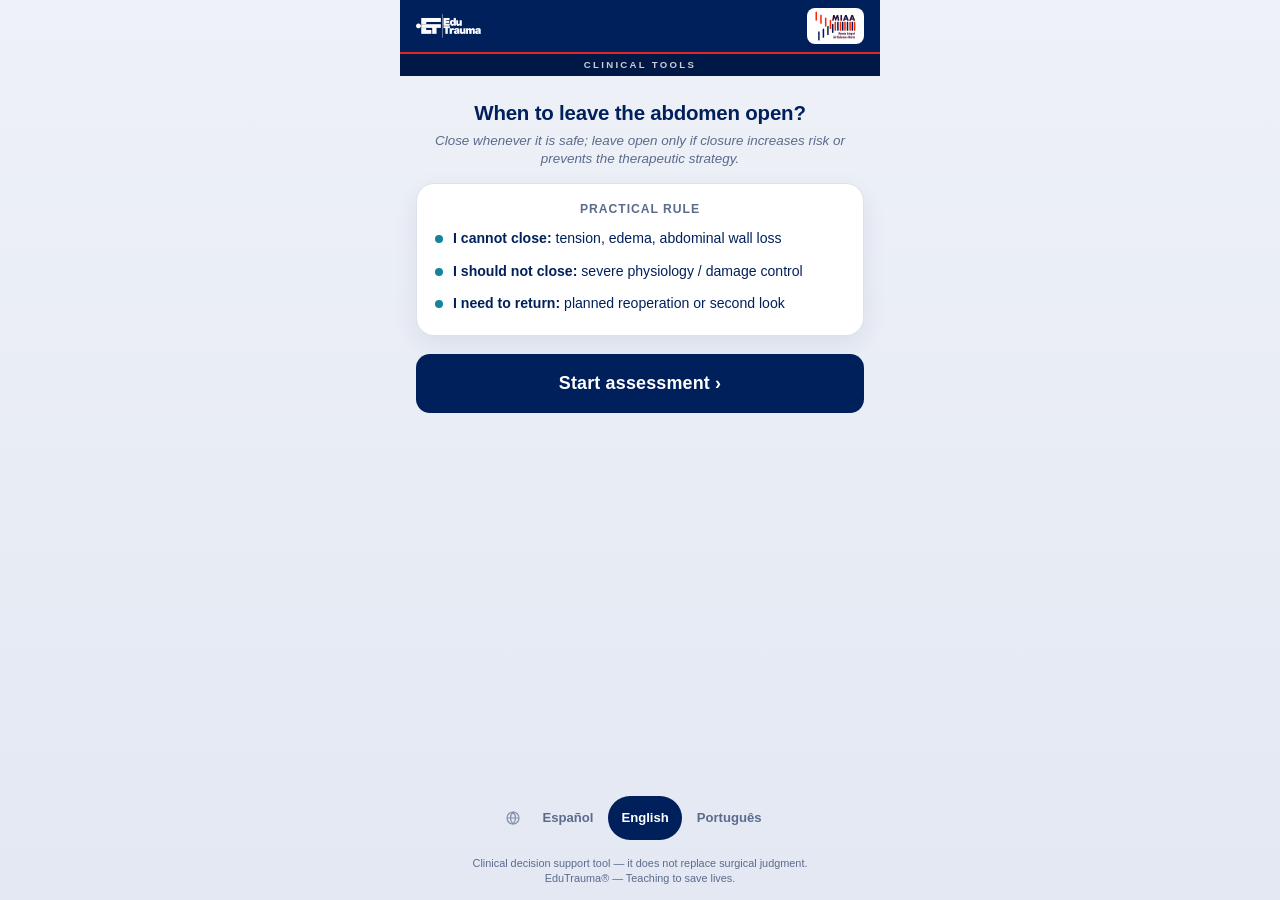
==== commit d769f874: "UX: selector de idioma discreto al pie de la pantalla de inicio Sale del centro (competía con las re" ====
--- a/index.html
+++ b/index.html
@@ -356,14 +356,15 @@
   const rules = t.rules.map(r =>
     `<div class="rule-item"><div class="rule-dot"></div><div><b>${r[0]}</b> ${r[1]}</div></div>`
   ).join('');
+  const globe = '<svg viewBox="0 0 24 24" fill="none" stroke="currentColor" stroke-width="1.8"><circle cx="12" cy="12" r="9"/><path d="M3 12h18M12 3c2.5 2.6 3.8 5.7 3.8 9s-1.3 6.4-3.8 9c-2.5-2.6-3.8-5.7-3.8-9s1.3-6.4 3.8-9z"/></svg>';
   const main = document.getElementById('main');
   main.innerHTML = `
-    <div class="lang-switch" role="group" aria-label="Idioma / Language">${langBtns}</div>
     <div class="start-rules">
       <h2>${t.rulesHeading}</h2>
       ${rules}
     </div>
     <button class="start-btn" onclick="startFlow()">${t.startBtn}</button>
+    <div class="lang-switch" role="group" aria-label="Idioma / Language">${globe}${langBtns}</div>
   `;
 }
 
--- a/design/edutrauma-ui.css
+++ b/design/edutrauma-ui.css
@@ -177,25 +177,32 @@
    pregunta y los botones quepan SIN scroll. */
 .app.in-flow header{ display:none; }
 
-/* Selector de idioma (segmentado estilo iOS) — solo en pantalla de inicio */
+/* Selector de idioma — discreto, al pie de la pantalla de inicio.
+   El idioma se autodetecta; esto es solo el ajuste manual ocasional. */
 .lang-switch{
   display:flex;
-  background:#fff;
-  border: 1.5px solid var(--et-line);
-  border-radius: var(--et-radius-pill);
-  padding: 4px;
-  gap: 4px;
-  margin: 4px auto 4px;
-  width: fit-content;
+  align-items:center;
+  justify-content:center;
+  gap: 2px;
+  margin-top: auto;      /* se apoya al fondo del main, sobre el footer */
+  padding-top: 24px;
+}
+.lang-switch svg{
+  width:16px; height:16px;
+  color: var(--et-muted);
+  opacity:0.7;
+  margin-right: 6px;
+  flex-shrink:0;
 }
 .lang-switch button{
   border:none;
   background:none;
-  padding: 10px 18px;
+  padding: 12px 13px;
+  min-height: 44px;
   border-radius: var(--et-radius-pill);
   font-family:inherit;
-  font-size: 0.84rem;
-  font-weight: 700;
+  font-size: 0.82rem;
+  font-weight: 600;
   color: var(--et-muted);
   cursor:pointer;
   transition: background .15s ease, color .15s ease;
@@ -203,6 +210,7 @@
 .lang-switch button.active{
   background: var(--et-navy);
   color:#fff;
+  font-weight:700;
 }
 
 .start-rules{
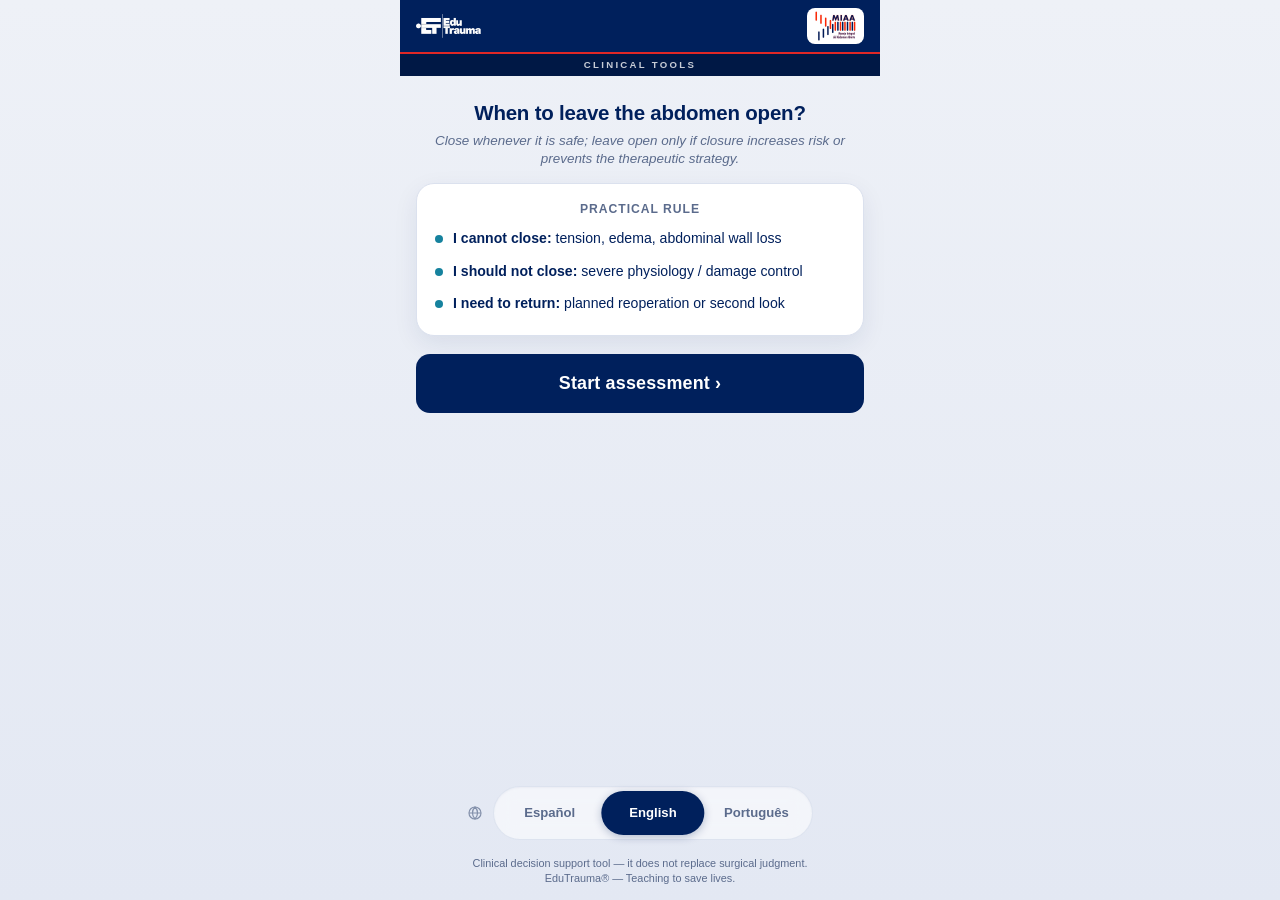
==== commit 14e851cc: "UI: selector de idioma como barra segmentada translúcida con thumb deslizante + rebote de resorte en" ====
--- a/index.html
+++ b/index.html
@@ -314,11 +314,34 @@
 let LANG = detectLang();
 function T(){ return I18N[LANG]; }
 
+const LANGS = ['es', 'en', 'pt'];
+
 function setLang(lang){
   LANG = lang;
   localStorage.setItem('lang', lang);
   applyStaticTexts();
-  renderStart();
+
+  // Si estamos en la pantalla de inicio, actualizar en sitio para que
+  // el thumb DESLICE (un re-render mataría la animación).
+  const sw = document.getElementById('langSwitch');
+  if (sw){
+    sw.dataset.active = LANGS.indexOf(lang);
+    sw.querySelectorAll('button').forEach((b, i) => {
+      b.classList.toggle('active', LANGS[i] === lang);
+      b.setAttribute('aria-pressed', LANGS[i] === lang);
+    });
+    const t = T();
+    document.getElementById('startRules').innerHTML = startRulesHTML(t);
+    document.getElementById('startBtn').textContent = t.startBtn;
+  } else {
+    renderStart();
+  }
+}
+
+function startRulesHTML(t){
+  return `<h2>${t.rulesHeading}</h2>` + t.rules.map(r =>
+    `<div class="rule-item"><div class="rule-dot"></div><div><b>${r[0]}</b> ${r[1]}</div></div>`
+  ).join('');
 }
 
 function applyStaticTexts(){
@@ -350,21 +373,21 @@
 function renderStart(){
   setFlow(false);
   const t = T();
-  const langBtns = Object.keys(I18N).map(l =>
+  const langBtns = LANGS.map(l =>
     `<button class="${l === LANG ? 'active' : ''}" onclick="setLang('${l}')" aria-pressed="${l === LANG}">${LANG_NAMES[l]}</button>`
-  ).join('');
-  const rules = t.rules.map(r =>
-    `<div class="rule-item"><div class="rule-dot"></div><div><b>${r[0]}</b> ${r[1]}</div></div>`
   ).join('');
   const globe = '<svg viewBox="0 0 24 24" fill="none" stroke="currentColor" stroke-width="1.8"><circle cx="12" cy="12" r="9"/><path d="M3 12h18M12 3c2.5 2.6 3.8 5.7 3.8 9s-1.3 6.4-3.8 9c-2.5-2.6-3.8-5.7-3.8-9s1.3-6.4 3.8-9z"/></svg>';
   const main = document.getElementById('main');
   main.innerHTML = `
-    <div class="start-rules">
-      <h2>${t.rulesHeading}</h2>
-      ${rules}
-    </div>
-    <button class="start-btn" onclick="startFlow()">${t.startBtn}</button>
-    <div class="lang-switch" role="group" aria-label="Idioma / Language">${globe}${langBtns}</div>
+    <div class="start-rules" id="startRules">${startRulesHTML(t)}</div>
+    <button class="start-btn" id="startBtn" onclick="startFlow()">${t.startBtn}</button>
+    <div class="lang-wrap">
+      ${globe}
+      <div class="lang-switch" id="langSwitch" role="group" aria-label="Idioma / Language" data-active="${LANGS.indexOf(LANG)}">
+        <div class="lang-thumb"></div>
+        ${langBtns}
+      </div>
+    </div>
   `;
 }
 
--- a/design/edutrauma-ui.css
+++ b/design/edutrauma-ui.css
@@ -177,27 +177,55 @@
    pregunta y los botones quepan SIN scroll. */
 .app.in-flow header{ display:none; }
 
-/* Selector de idioma — discreto, al pie de la pantalla de inicio.
-   El idioma se autodetecta; esto es solo el ajuste manual ocasional. */
-.lang-switch{
+/* Curva de resorte de la casa (rebote sutil, estilo TEM/Apple) */
+:root{ --et-spring: cubic-bezier(0.34, 1.6, 0.55, 1); }
+
+/* Selector de idioma — barra segmentada semi-translúcida con thumb
+   deslizante (rebote de resorte). Al pie de la pantalla de inicio. */
+.lang-wrap{
   display:flex;
   align-items:center;
   justify-content:center;
-  gap: 2px;
+  gap: 10px;
   margin-top: auto;      /* se apoya al fondo del main, sobre el footer */
   padding-top: 24px;
 }
-.lang-switch svg{
+.lang-wrap > svg{
   width:16px; height:16px;
   color: var(--et-muted);
   opacity:0.7;
-  margin-right: 6px;
   flex-shrink:0;
 }
+.lang-switch{
+  position:relative;
+  display:grid;
+  grid-template-columns: repeat(3, 1fr);
+  width: min(320px, 100%);
+  padding: 4px;
+  border-radius: var(--et-radius-pill);
+  background: rgba(255,255,255,0.55);
+  -webkit-backdrop-filter: blur(10px);
+  backdrop-filter: blur(10px);
+  border: 1px solid rgba(219,225,238,0.9);
+  box-shadow: inset 0 1px 2px rgba(0,32,92,0.04);
+}
+.lang-thumb{
+  position:absolute;
+  top:4px; bottom:4px; left:4px;
+  width: calc((100% - 8px) / 3);
+  border-radius: var(--et-radius-pill);
+  background: var(--et-navy);
+  box-shadow: 0 2px 8px rgba(0,32,92,0.28);
+  transition: transform .42s var(--et-spring);
+}
+.lang-switch[data-active="1"] .lang-thumb{ transform: translateX(100%); }
+.lang-switch[data-active="2"] .lang-thumb{ transform: translateX(200%); }
 .lang-switch button{
+  position:relative;
+  z-index:1;
   border:none;
   background:none;
-  padding: 12px 13px;
+  padding: 12px 6px;
   min-height: 44px;
   border-radius: var(--et-radius-pill);
   font-family:inherit;
@@ -205,10 +233,9 @@
   font-weight: 600;
   color: var(--et-muted);
   cursor:pointer;
-  transition: background .15s ease, color .15s ease;
+  transition: color .25s ease;
 }
 .lang-switch button.active{
-  background: var(--et-navy);
   color:#fff;
   font-weight:700;
 }
@@ -562,3 +589,24 @@
   color: var(--et-muted);
   padding-top: 16px; line-height:1.4;
 }
+
+/* ---------- 14. MICROINTERACCIONES — rebote de resorte (estilo TEM) ----------
+   Presión: encoge rápido. Soltar: vuelve con un pequeño overshoot (rebote).
+   La curva --et-spring genera el rebote sin JavaScript. */
+.start-btn, .answer-btn, .restart-btn, .secondary-btn, .trigger-details summary, .close-sheet{
+  transition: transform .38s var(--et-spring), background .15s ease, color .15s ease, opacity .15s ease;
+  will-change: transform;
+}
+.start-btn:active, .answer-btn:active, .restart-btn:active, .secondary-btn:active,
+.trigger-details summary:active, .close-sheet:active{
+  transform: scale(0.94);
+  transition-duration: .08s;
+}
+
+@media (prefers-reduced-motion: reduce){
+  .lang-thumb,
+  .start-btn, .answer-btn, .restart-btn, .secondary-btn,
+  .trigger-details summary, .close-sheet{
+    transition: none;
+  }
+}
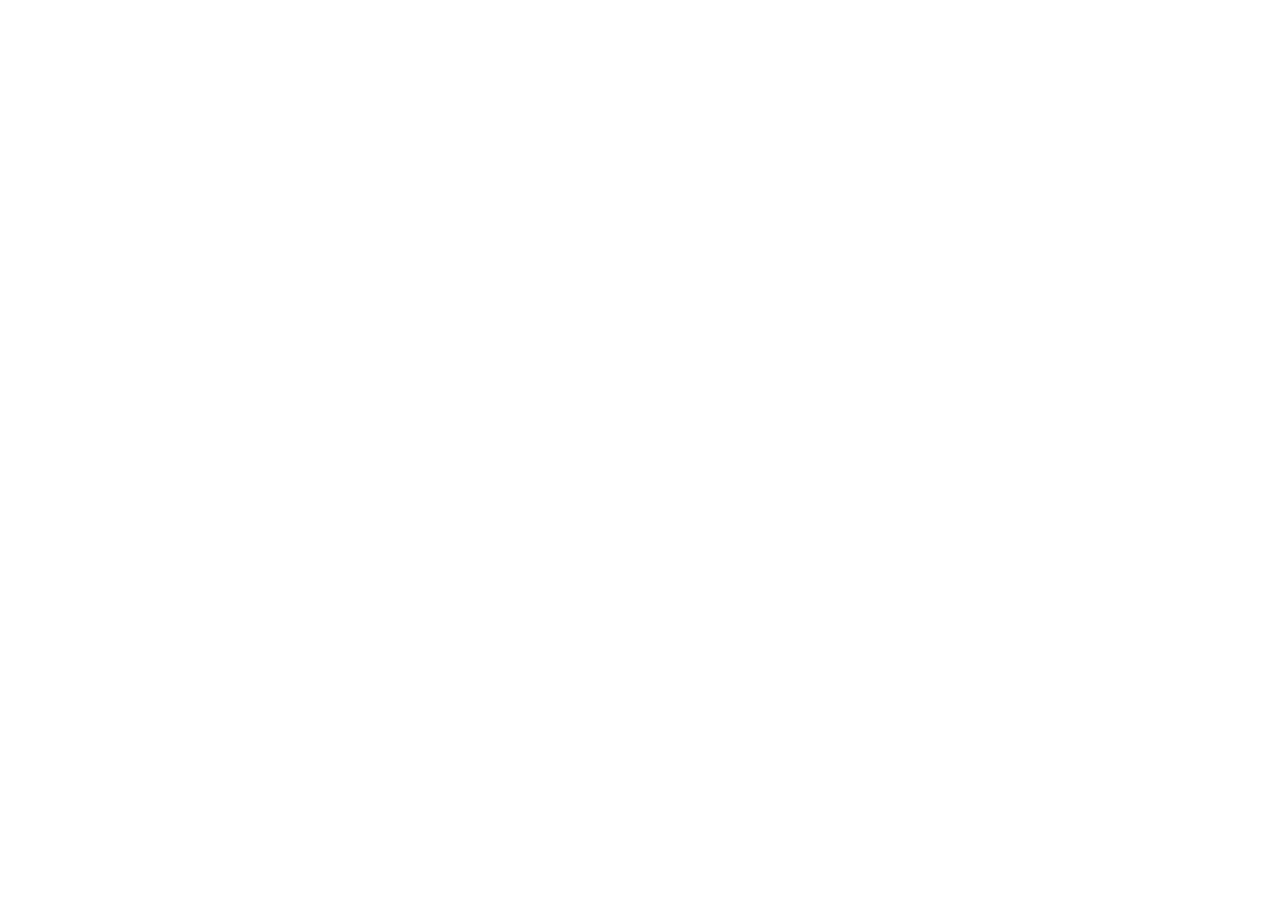
==== commit 26a49971: "Migración: miaa.edutrauma.net redirige a tools.edutrauma.net/abdomen/ - index.html: redirect inmedia" ====
--- a/index.html
+++ b/index.html
@@ -2,634 +2,13 @@
 <html lang="es">
 <head>
 <meta charset="UTF-8">
-<meta name="viewport" content="width=device-width, initial-scale=1.0, maximum-scale=1, user-scalable=no, viewport-fit=cover">
-<title>¿Dejar el abdomen abierto? — EduTrauma</title>
-<meta name="theme-color" content="#00205C">
-<meta name="description" content="Algoritmo de decisión clínica para dejar el abdomen abierto y grado orientativo de Björck — EduTrauma">
-
-<!-- PWA -->
-<link rel="manifest" href="manifest.json">
-<link rel="icon" href="icon-192.png">
-<link rel="apple-touch-icon" href="apple-touch-icon.png">
-<meta name="apple-mobile-web-app-capable" content="yes">
-<meta name="mobile-web-app-capable" content="yes">
-<meta name="apple-mobile-web-app-status-bar-style" content="black-translucent">
-<meta name="apple-mobile-web-app-title" content="Abdomen Abierto">
-
-<link rel="stylesheet" href="design/edutrauma-ui.css">
+<meta name="viewport" content="width=device-width, initial-scale=1.0">
+<title>Redirigiendo — EduTrauma Tools</title>
+<meta http-equiv="refresh" content="0;url=https://tools.edutrauma.net/abdomen/">
+<script>location.replace('https://tools.edutrauma.net/abdomen/');</script>
+<style>body{font-family:-apple-system,sans-serif;display:flex;align-items:center;justify-content:center;min-height:100vh;margin:0;background:#eef1f7;color:#00205C;text-align:center;padding:20px}</style>
 </head>
 <body>
-<div class="app">
-
-  <div class="brand-strip">
-    <img src="logo-blanco-trim.png" alt="EduTrauma" class="brand-logo">
-    <span class="brand-chip"><img src="logo-miaa.png" alt="Curso MIAA — Manejo Integral del Abdomen Abierto"></span>
-  </div>
-  <div class="brand-ribbon" id="brandRibbon">Herramientas Clínicas</div>
-
-  <div class="install-banner" id="installBanner">
-    <span id="installText"></span>
-    <button id="installBtn" onclick="promptInstall()"></button>
-    <button class="close-x" onclick="dismissInstall()" aria-label="Cerrar">✕</button>
-  </div>
-
-  <header>
-    <h1 id="appTitle"></h1>
-    <p id="appSubtitle"></p>
-  </header>
-
-  <div class="progress-wrap" id="progressWrap">
-    <div class="progress-track"><div class="progress-fill" id="progressFill"></div></div>
-    <div class="progress-label">
-      <span id="progressText"></span>
-      <span id="categoryText"></span>
-    </div>
-  </div>
-
-  <main id="main"></main>
-
-  <footer id="appFooter"></footer>
-</div>
-
-<script>
-const ICONS = {
-  fisiologico: '<svg viewBox="0 0 24 24" fill="none" stroke="currentColor" stroke-width="2"><path d="M3 12h4l2 6 4-14 2 8h6"/></svg>',
-  anatomico: '<svg viewBox="0 0 24 24" fill="none" stroke="currentColor" stroke-width="2"><rect x="6" y="3" width="12" height="18" rx="6"/><path d="M9 3v18M15 3v18"/></svg>',
-  logistico: '<svg viewBox="0 0 24 24" fill="none" stroke="currentColor" stroke-width="2"><rect x="5" y="4" width="14" height="17" rx="2"/><path d="M9 2h6v3H9zM8 10h8M8 14h8M8 18h5"/></svg>',
-  bjorck: '<svg viewBox="0 0 24 24" fill="none" stroke="currentColor" stroke-width="2"><circle cx="12" cy="12" r="9"/><path d="M9 9l6 6M9 15l6-6"/></svg>'
-};
-
-/* ============ i18n ============ */
-const I18N = {
-
-  es: {
-    htmlLang: "es",
-    docTitle: "¿Dejar el abdomen abierto? — EduTrauma",
-    ribbon: "Herramientas Clínicas",
-    title: "¿Cuándo dejar el abdomen abierto?",
-    subtitle: "Cerrar siempre que sea seguro; dejar abierto solo si el cierre aumenta el riesgo o impide la estrategia terapéutica.",
-    rulesHeading: "Regla práctica",
-    rules: [
-      ["No puedo cerrar:", "tensión, edema, pérdida de pared"],
-      ["No debo cerrar:", "fisiología grave / control de daños"],
-      ["Necesito volver:", "reoperación planificada o second look"]
-    ],
-    startBtn: "Comenzar evaluación ›",
-    yes: "SÍ", no: "NO",
-    progressQ: (i, n) => `Pregunta ${i} de ${n}`,
-    progressBjQ: (i, n) => `Björck · Pregunta ${i} de ${n}`,
-    progressResult: "Resultado",
-    progressBjResult: "Grado de Björck",
-    backPrev: "‹ Corregir respuesta anterior",
-    backLast: "‹ Corregir última respuesta",
-    backToResult: "‹ Volver a la recomendación",
-    redoBjorck: "‹ Rehacer clasificación de Björck",
-    eyebrowResult: "Recomendación",
-    eyebrowBjorck: "Grado orientativo de Björck",
-    bjorckBadge: "Grado de Björck (orientativo)",
-    seeTrigger: "Ver qué lo determinó",
-    hideTrigger: "Ocultar detalle",
-    triggerAnswer: "respuesta",
-    bjorckBtn: "Ver grado orientativo de Björck ›",
-    restartBtn: "Evaluar otro caso",
-    caution: "Grado orientativo según hallazgos referidos. La clasificación definitiva —especialmente en el límite entre grados 2 y 3— requiere inspección directa y puede tener variabilidad interobservador; confirmar en pabellón.",
-    footer: 'Herramienta de apoyo a la decisión clínica — no reemplaza el juicio quirúrgico.<br>EduTrauma® — Enseñando a salvar vidas.',
-    installText: "Instala esta app en tu pantalla de inicio para acceso rápido, incluso sin conexión.",
-    installBtn: "Instalar",
-    installIOS: 'Para instalar: toca <b>Compartir</b> ⬆️ y luego <b>“Agregar a inicio”</b>.',
-    questions: [
-      { category:"Fisiológico", icon:"fisiologico",
-        text:"¿Se requiere descompresión abdominal o existe hipertensión intraabdominal / riesgo de síndrome compartimental abdominal?",
-        yes:{ result:"open", title:"Dejar abdomen abierto + cierre temporal", detail:"La hipertensión intraabdominal o el riesgo de síndrome compartimental contraindica el cierre fascial en este momento." },
-        no:"next" },
-      { category:"Fisiológico", icon:"fisiologico",
-        text:"¿La fisiología permite cirugía definitiva? (Hipotensión, acidosis, coagulopatía, hipotermia, lactato elevado)",
-        yes:"next",
-        no:{ result:"open", title:"Control de daños + dejar abdomen abierto", detail:"El paciente no tolera fisiológicamente una cirugía definitiva. Priorizar control de daños y reevaluación posterior." } },
-      { category:"Anatómico", icon:"anatomico",
-        text:"¿El foco hemorrágico o contaminante está completamente controlado?",
-        yes:"next",
-        no:{ result:"open", title:"Dejar abdomen abierto (recontrol / control del foco)", detail:"Sin control completo del foco, cerrar impediría un recontrol oportuno." } },
-      { category:"Anatómico", icon:"anatomico",
-        text:"¿La perfusión o viabilidad intestinal es incierta?",
-        yes:{ result:"open", title:"Dejar abdomen abierto (second look / reevaluación)", detail:"La viabilidad intestinal incierta requiere una reevaluación programada antes de comprometerse con el cierre." },
-        no:"next" },
-      { category:"Logístico", icon:"logistico",
-        text:"¿Se necesita reoperación planificada? (Packing, second look, anastomosis diferida, reevaluación)",
-        yes:{ result:"open", title:"Dejar abdomen abierto (reoperación planificada)", detail:"Hay una estrategia de reoperación planificada que el cierre fascial dificultaría." },
-        no:"next" },
-      { category:"Anatómico", icon:"anatomico",
-        text:"¿La fascia puede cerrarse sin tensión y sin deterioro ventilatorio o hemodinámico?",
-        yes:{ result:"closed", title:"Cierre fascial primario", detail:"Todos los criterios fisiológicos, anatómicos y logísticos permiten un cierre seguro y definitivo." },
-        no:{ result:"open", title:"Dejar abdomen abierto (edema visceral / cierre inseguro)", detail:"El edema visceral o el riesgo de deterioro ventilatorio/hemodinámico hacen inseguro el cierre en este momento." } }
-    ],
-    bjorck: [
-      { key:"frozen",
-        text:'¿El abdomen está "congelado"? (asas y/o fascia completamente fijas entre sí, sin plano de disección seguro, con o sin fístula)',
-        yesGrade:{ grade:"Grado 4", label:"Abdomen congelado", detail:"Adherencias firmes y difusas impiden separar de forma segura asas y pared. Puede o no coexistir con fístula entérica." } },
-      { key:"fistula",
-        text:"¿Existe una fístula enteroatmosférica? (comunicación entre la luz intestinal y el ambiente, sin cobertura visceral ni de pared)",
-        yesGrade:{ grade:"Grado 3", label:"Fístula enteroatmosférica", detail:"Fístula presente sin la fijación difusa característica del abdomen congelado." } },
-      { key:"fixation", text:"¿Hay fijación en desarrollo del intestino a la pared abdominal o a los canales laterales?" },
-      { key:"contamination", text:"¿La cavidad abdominal está contaminada? (contenido entérico, purulento, o peritonitis significativa)" }
-    ],
-    grades: {
-      g1a:{ grade:"Grado 1A", label:"Limpio, sin fijación", detail:"Cavidad limpia y sin adherencias tempranas de asas a la pared." },
-      g1b:{ grade:"Grado 1B", label:"Contaminado, sin fijación", detail:"Contaminación entérica o purulenta, pero sin adherencias tempranas de asas a la pared." },
-      g2a:{ grade:"Grado 2A", label:"Limpio, con fijación en desarrollo", detail:"Cavidad limpia, con adherencias tempranas de asas a la pared o canales laterales." },
-      g2b:{ grade:"Grado 2B", label:"Contaminado, con fijación en desarrollo", detail:"Contaminación presente junto con adherencias tempranas de asas a la pared o canales laterales." }
-    }
-  },
-
-  en: {
-    htmlLang: "en",
-    docTitle: "Leave the abdomen open? — EduTrauma",
-    ribbon: "Clinical Tools",
-    title: "When to leave the abdomen open?",
-    subtitle: "Close whenever it is safe; leave open only if closure increases risk or prevents the therapeutic strategy.",
-    rulesHeading: "Practical rule",
-    rules: [
-      ["I cannot close:", "tension, edema, abdominal wall loss"],
-      ["I should not close:", "severe physiology / damage control"],
-      ["I need to return:", "planned reoperation or second look"]
-    ],
-    startBtn: "Start assessment ›",
-    yes: "YES", no: "NO",
-    progressQ: (i, n) => `Question ${i} of ${n}`,
-    progressBjQ: (i, n) => `Björck · Question ${i} of ${n}`,
-    progressResult: "Result",
-    progressBjResult: "Björck grade",
-    backPrev: "‹ Correct previous answer",
-    backLast: "‹ Correct last answer",
-    backToResult: "‹ Back to recommendation",
-    redoBjorck: "‹ Redo Björck classification",
-    eyebrowResult: "Recommendation",
-    eyebrowBjorck: "Orientative Björck grade",
-    bjorckBadge: "Björck grade (orientative)",
-    seeTrigger: "See what determined it",
-    hideTrigger: "Hide detail",
-    triggerAnswer: "answer",
-    bjorckBtn: "See orientative Björck grade ›",
-    restartBtn: "Assess another case",
-    caution: "Orientative grade based on reported findings. Definitive classification —especially at the grade 2/3 boundary— requires direct inspection and has known interobserver variability; confirm in the operating room.",
-    footer: 'Clinical decision support tool — it does not replace surgical judgment.<br>EduTrauma® — Teaching to save lives.',
-    installText: "Install this app on your home screen for quick access, even offline.",
-    installBtn: "Install",
-    installIOS: 'To install: tap <b>Share</b> ⬆️ then <b>“Add to Home Screen”</b>.',
-    questions: [
-      { category:"Physiological", icon:"fisiologico",
-        text:"Is abdominal decompression required, or is there intra-abdominal hypertension / risk of abdominal compartment syndrome?",
-        yes:{ result:"open", title:"Leave abdomen open + temporary closure", detail:"Intra-abdominal hypertension or the risk of compartment syndrome contraindicates fascial closure at this time." },
-        no:"next" },
-      { category:"Physiological", icon:"fisiologico",
-        text:"Does the physiology allow definitive surgery? (Hypotension, acidosis, coagulopathy, hypothermia, elevated lactate)",
-        yes:"next",
-        no:{ result:"open", title:"Damage control + leave abdomen open", detail:"The patient cannot physiologically tolerate definitive surgery. Prioritize damage control and later reassessment." } },
-      { category:"Anatomical", icon:"anatomico",
-        text:"Is the bleeding or contaminating source completely controlled?",
-        yes:"next",
-        no:{ result:"open", title:"Leave abdomen open (re-look / source control)", detail:"Without complete source control, closure would prevent a timely re-look." } },
-      { category:"Anatomical", icon:"anatomico",
-        text:"Is bowel perfusion or viability uncertain?",
-        yes:{ result:"open", title:"Leave abdomen open (second look / reassessment)", detail:"Uncertain bowel viability requires a planned reassessment before committing to closure." },
-        no:"next" },
-      { category:"Logistical", icon:"logistico",
-        text:"Is a planned reoperation needed? (Packing, second look, deferred anastomosis, reassessment)",
-        yes:{ result:"open", title:"Leave abdomen open (planned reoperation)", detail:"There is a planned reoperation strategy that fascial closure would hinder." },
-        no:"next" },
-      { category:"Anatomical", icon:"anatomico",
-        text:"Can the fascia be closed without tension and without ventilatory or hemodynamic compromise?",
-        yes:{ result:"closed", title:"Primary fascial closure", detail:"All physiological, anatomical and logistical criteria allow a safe, definitive closure." },
-        no:{ result:"open", title:"Leave abdomen open (visceral edema / unsafe closure)", detail:"Visceral edema or the risk of ventilatory/hemodynamic deterioration makes closure unsafe at this time." } }
-    ],
-    bjorck: [
-      { key:"frozen",
-        text:'Is the abdomen "frozen"? (bowel and/or fascia completely fixed together, no safe dissection plane, with or without fistula)',
-        yesGrade:{ grade:"Grade 4", label:"Frozen abdomen", detail:"Firm, diffuse adhesions prevent safe separation of bowel and abdominal wall. An enteric fistula may or may not coexist." } },
-      { key:"fistula",
-        text:"Is there an enteroatmospheric fistula? (communication between the bowel lumen and the environment, without visceral or wall coverage)",
-        yesGrade:{ grade:"Grade 3", label:"Enteroatmospheric fistula", detail:"Fistula present without the diffuse fixation characteristic of a frozen abdomen." } },
-      { key:"fixation", text:"Is the bowel developing fixation to the abdominal wall or the lateral gutters?" },
-      { key:"contamination", text:"Is the abdominal cavity contaminated? (enteric content, purulent material, or significant peritonitis)" }
-    ],
-    grades: {
-      g1a:{ grade:"Grade 1A", label:"Clean, no fixation", detail:"Clean cavity with no early adherence of bowel to the abdominal wall." },
-      g1b:{ grade:"Grade 1B", label:"Contaminated, no fixation", detail:"Enteric or purulent contamination, but no early adherence of bowel to the abdominal wall." },
-      g2a:{ grade:"Grade 2A", label:"Clean, developing fixation", detail:"Clean cavity with early adherence of bowel to the abdominal wall or lateral gutters." },
-      g2b:{ grade:"Grade 2B", label:"Contaminated, developing fixation", detail:"Contamination together with early adherence of bowel to the abdominal wall or lateral gutters." }
-    }
-  },
-
-  pt: {
-    htmlLang: "pt-BR",
-    docTitle: "Deixar o abdome aberto? — EduTrauma",
-    ribbon: "Ferramentas Clínicas",
-    title: "Quando deixar o abdome aberto?",
-    subtitle: "Fechar sempre que for seguro; deixar aberto apenas se o fechamento aumentar o risco ou impedir a estratégia terapêutica.",
-    rulesHeading: "Regra prática",
-    rules: [
-      ["Não posso fechar:", "tensão, edema, perda de parede"],
-      ["Não devo fechar:", "fisiologia grave / controle de danos"],
-      ["Preciso voltar:", "reoperação planejada ou second look"]
-    ],
-    startBtn: "Iniciar avaliação ›",
-    yes: "SIM", no: "NÃO",
-    progressQ: (i, n) => `Pergunta ${i} de ${n}`,
-    progressBjQ: (i, n) => `Björck · Pergunta ${i} de ${n}`,
-    progressResult: "Resultado",
-    progressBjResult: "Grau de Björck",
-    backPrev: "‹ Corrigir resposta anterior",
-    backLast: "‹ Corrigir última resposta",
-    backToResult: "‹ Voltar à recomendação",
-    redoBjorck: "‹ Refazer classificação de Björck",
-    eyebrowResult: "Recomendação",
-    eyebrowBjorck: "Grau orientativo de Björck",
-    bjorckBadge: "Grau de Björck (orientativo)",
-    seeTrigger: "Ver o que determinou",
-    hideTrigger: "Ocultar detalhe",
-    triggerAnswer: "resposta",
-    bjorckBtn: "Ver grau orientativo de Björck ›",
-    restartBtn: "Avaliar outro caso",
-    caution: "Grau orientativo segundo os achados relatados. A classificação definitiva —especialmente no limite entre os graus 2 e 3— exige inspeção direta e pode ter variabilidade interobservador; confirmar no centro cirúrgico.",
-    footer: 'Ferramenta de apoio à decisão clínica — não substitui o julgamento cirúrgico.<br>EduTrauma® — Ensinando a salvar vidas.',
-    installText: "Instale este app na sua tela de início para acesso rápido, mesmo sem conexão.",
-    installBtn: "Instalar",
-    installIOS: 'Para instalar: toque em <b>Compartilhar</b> ⬆️ e depois <b>“Adicionar à Tela de Início”</b>.',
-    questions: [
-      { category:"Fisiológico", icon:"fisiologico",
-        text:"É necessária descompressão abdominal ou existe hipertensão intra-abdominal / risco de síndrome compartimental abdominal?",
-        yes:{ result:"open", title:"Deixar abdome aberto + fechamento temporário", detail:"A hipertensão intra-abdominal ou o risco de síndrome compartimental contraindica o fechamento da fáscia neste momento." },
-        no:"next" },
-      { category:"Fisiológico", icon:"fisiologico",
-        text:"A fisiologia permite cirurgia definitiva? (Hipotensão, acidose, coagulopatia, hipotermia, lactato elevado)",
-        yes:"next",
-        no:{ result:"open", title:"Controle de danos + deixar abdome aberto", detail:"O paciente não tolera fisiologicamente uma cirurgia definitiva. Priorizar o controle de danos e a reavaliação posterior." } },
-      { category:"Anatômico", icon:"anatomico",
-        text:"O foco hemorrágico ou contaminante está completamente controlado?",
-        yes:"next",
-        no:{ result:"open", title:"Deixar abdome aberto (reavaliação / controle do foco)", detail:"Sem o controle completo do foco, fechar impediria um novo controle oportuno." } },
-      { category:"Anatômico", icon:"anatomico",
-        text:"A perfusão ou a viabilidade intestinal é incerta?",
-        yes:{ result:"open", title:"Deixar abdome aberto (second look / reavaliação)", detail:"A viabilidade intestinal incerta exige uma reavaliação programada antes de se comprometer com o fechamento." },
-        no:"next" },
-      { category:"Logístico", icon:"logistico",
-        text:"É necessária reoperação planejada? (Packing, second look, anastomose diferida, reavaliação)",
-        yes:{ result:"open", title:"Deixar abdome aberto (reoperação planejada)", detail:"Há uma estratégia de reoperação planejada que o fechamento da fáscia dificultaria." },
-        no:"next" },
-      { category:"Anatômico", icon:"anatomico",
-        text:"A fáscia pode ser fechada sem tensão e sem deterioração ventilatória ou hemodinâmica?",
-        yes:{ result:"closed", title:"Fechamento primário da fáscia", detail:"Todos os critérios fisiológicos, anatômicos e logísticos permitem um fechamento seguro e definitivo." },
-        no:{ result:"open", title:"Deixar abdome aberto (edema visceral / fechamento inseguro)", detail:"O edema visceral ou o risco de deterioração ventilatória/hemodinâmica torna o fechamento inseguro neste momento." } }
-    ],
-    bjorck: [
-      { key:"frozen",
-        text:'O abdome está "congelado"? (alças e/ou fáscia completamente fixas entre si, sem plano de dissecção seguro, com ou sem fístula)',
-        yesGrade:{ grade:"Grau 4", label:"Abdome congelado", detail:"Aderências firmes e difusas impedem separar com segurança as alças e a parede. Pode ou não coexistir com fístula entérica." } },
-      { key:"fistula",
-        text:"Existe fístula enteroatmosférica? (comunicação entre a luz intestinal e o ambiente, sem cobertura visceral nem de parede)",
-        yesGrade:{ grade:"Grau 3", label:"Fístula enteroatmosférica", detail:"Fístula presente sem a fixação difusa característica do abdome congelado." } },
-      { key:"fixation", text:"Há fixação em desenvolvimento do intestino à parede abdominal ou às goteiras laterais?" },
-      { key:"contamination", text:"A cavidade abdominal está contaminada? (conteúdo entérico, purulento ou peritonite significativa)" }
-    ],
-    grades: {
-      g1a:{ grade:"Grau 1A", label:"Limpo, sem fixação", detail:"Cavidade limpa e sem aderências precoces das alças à parede." },
-      g1b:{ grade:"Grau 1B", label:"Contaminado, sem fixação", detail:"Contaminação entérica ou purulenta, mas sem aderências precoces das alças à parede." },
-      g2a:{ grade:"Grau 2A", label:"Limpo, com fixação em desenvolvimento", detail:"Cavidade limpa, com aderências precoces das alças à parede ou às goteiras laterais." },
-      g2b:{ grade:"Grau 2B", label:"Contaminado, com fixação em desenvolvimento", detail:"Contaminação presente junto com aderências precoces das alças à parede ou às goteiras laterais." }
-    }
-  }
-};
-
-const LANG_NAMES = { es: "Español", en: "English", pt: "Português" };
-
-function detectLang(){
-  const saved = localStorage.getItem('lang');
-  if (saved && I18N[saved]) return saved;
-  const nav = (navigator.language || 'es').toLowerCase();
-  if (nav.startsWith('pt')) return 'pt';
-  if (nav.startsWith('en')) return 'en';
-  return 'es';
-}
-
-let LANG = detectLang();
-function T(){ return I18N[LANG]; }
-
-const LANGS = ['es', 'en', 'pt'];
-
-function setLang(lang){
-  LANG = lang;
-  localStorage.setItem('lang', lang);
-  applyStaticTexts();
-
-  // Si estamos en la pantalla de inicio, actualizar en sitio para que
-  // el thumb DESLICE (un re-render mataría la animación).
-  const sw = document.getElementById('langSwitch');
-  if (sw){
-    sw.dataset.active = LANGS.indexOf(lang);
-    sw.querySelectorAll('button').forEach((b, i) => {
-      b.classList.toggle('active', LANGS[i] === lang);
-      b.setAttribute('aria-pressed', LANGS[i] === lang);
-    });
-    const t = T();
-    document.getElementById('startRules').innerHTML = startRulesHTML(t);
-    document.getElementById('startBtn').textContent = t.startBtn;
-  } else {
-    renderStart();
-  }
-}
-
-function startRulesHTML(t){
-  return `<h2>${t.rulesHeading}</h2>` + t.rules.map(r =>
-    `<div class="rule-item"><div class="rule-dot"></div><div><b>${r[0]}</b> ${r[1]}</div></div>`
-  ).join('');
-}
-
-function applyStaticTexts(){
-  const t = T();
-  document.documentElement.lang = t.htmlLang;
-  document.title = t.docTitle;
-  document.getElementById('brandRibbon').textContent = t.ribbon;
-  document.getElementById('appTitle').textContent = t.title;
-  document.getElementById('appSubtitle').textContent = t.subtitle;
-  document.getElementById('appFooter').innerHTML = t.footer;
-  document.getElementById('installText').innerHTML = t.installText;
-  document.getElementById('installBtn').textContent = t.installBtn;
-}
-
-/* ============ Estado ============ */
-let currentIndex = 0;
-let history = [];
-let bjorckIndex = 0;
-let bjorckAnswers = {};
-let inBjorckFlow = false;
-
-// Modo flujo: compacta la cabecera para que cada pantalla quepa sin scroll
-function setFlow(on){
-  document.querySelector('.app').classList.toggle('in-flow', on);
-  document.getElementById('progressWrap').style.display = on ? '' : 'none';
-  window.scrollTo(0, 0);
-}
-
-function renderStart(){
-  setFlow(false);
-  const t = T();
-  const langBtns = LANGS.map(l =>
-    `<button class="${l === LANG ? 'active' : ''}" onclick="setLang('${l}')" aria-pressed="${l === LANG}">${LANG_NAMES[l]}</button>`
-  ).join('');
-  const globe = '<svg viewBox="0 0 24 24" fill="none" stroke="currentColor" stroke-width="1.8"><circle cx="12" cy="12" r="9"/><path d="M3 12h18M12 3c2.5 2.6 3.8 5.7 3.8 9s-1.3 6.4-3.8 9c-2.5-2.6-3.8-5.7-3.8-9s1.3-6.4 3.8-9z"/></svg>';
-  const main = document.getElementById('main');
-  main.innerHTML = `
-    <div class="start-rules" id="startRules">${startRulesHTML(t)}</div>
-    <button class="start-btn" id="startBtn" onclick="startFlow()">${t.startBtn}</button>
-    <div class="lang-wrap">
-      ${globe}
-      <div class="lang-switch" id="langSwitch" role="group" aria-label="Idioma / Language" data-active="${LANGS.indexOf(LANG)}">
-        <div class="lang-thumb"></div>
-        ${langBtns}
-      </div>
-    </div>
-  `;
-}
-
-function startFlow(){
-  currentIndex = 0;
-  history = [];
-  inBjorckFlow = false;
-  bjorckIndex = 0;
-  bjorckAnswers = {};
-  setFlow(true);
-  renderQuestion();
-}
-
-function renderQuestion(){
-  setFlow(true);
-  const t = T();
-  const q = t.questions[currentIndex];
-  const total = t.questions.length;
-  document.getElementById('progressFill').style.width = ((currentIndex)/total*100) + '%';
-  document.getElementById('progressText').textContent = t.progressQ(currentIndex+1, total);
-  document.getElementById('categoryText').textContent = '';
-
-  const main = document.getElementById('main');
-  main.innerHTML = `
-    <div class="back-row">
-      ${history.length ? `<button class="back-btn" onclick="goBack()">${t.backPrev}</button>` : ''}
-    </div>
-    <div class="category-badge">${ICONS[q.icon]}<span>${q.category}</span></div>
-    <div class="card">
-      <div class="question-text">${q.text}</div>
-      <div class="answers">
-        <button class="answer-btn no" onclick="answer('no')">${t.no}</button>
-        <button class="answer-btn yes" onclick="answer('yes')">${t.yes}</button>
-      </div>
-    </div>
-  `;
-}
-
-function renderResult(result){
-  window.scrollTo(0, 0);
-  const t = T();
-  document.getElementById('progressFill').style.width = '100%';
-  document.getElementById('progressText').textContent = t.progressResult;
-  document.getElementById('categoryText').textContent = '';
-
-  const iconOpen = '<svg class="result-icon" viewBox="0 0 24 24" fill="none" stroke="#E02826" stroke-width="2"><circle cx="12" cy="12" r="10"/><path d="M9 9l6 6M15 9l-6 6"/></svg>';
-  const iconClosed = '<svg class="result-icon" viewBox="0 0 24 24" fill="none" stroke="#1F7A5C" stroke-width="2"><circle cx="12" cy="12" r="10"/><path d="M8 12l3 3 5-6"/></svg>';
-
-  const isOpen = result.result === 'open';
-  const triggerLine = history[history.length-1];
-  const triggeringQuestion = t.questions[triggerLine.index];
-
-  const main = document.getElementById('main');
-  main.innerHTML = `
-    <div class="back-row">
-      <button class="back-btn" onclick="goBack()">${t.backLast}</button>
-    </div>
-    <div class="result-card ${isOpen ? 'open' : 'closed'}">
-      ${isOpen ? iconOpen : iconClosed}
-      <div class="result-eyebrow">${t.eyebrowResult}</div>
-      <div class="result-title">${result.title}</div>
-      <div class="result-detail">${result.detail}</div>
-      <details class="trigger-details">
-        <summary><span class="label-closed">${t.seeTrigger}</span><span class="label-open">${t.hideTrigger}</span></summary>
-        <div class="trigger-box"><b>${triggeringQuestion.category}</b> — "${triggeringQuestion.text}" → ${t.triggerAnswer}: <b>${triggerLine.answer === 'yes' ? t.yes : t.no}</b></div>
-      </details>
-    </div>
-    ${isOpen ? `<button class="secondary-btn" onclick="startBjorck()">${t.bjorckBtn}</button>` : ''}
-    <button class="restart-btn" onclick="restart()">${t.restartBtn}</button>
-  `;
-}
-
-function startBjorck(){
-  inBjorckFlow = true;
-  bjorckIndex = 0;
-  bjorckAnswers = {};
-  renderBjorckQuestion();
-}
-
-function renderBjorckQuestion(){
-  window.scrollTo(0, 0);
-  const t = T();
-  const q = t.bjorck[bjorckIndex];
-  const total = t.bjorck.length;
-  document.getElementById('progressFill').style.width = ((bjorckIndex)/total*100) + '%';
-  document.getElementById('progressText').textContent = t.progressBjQ(bjorckIndex+1, total);
-  document.getElementById('categoryText').textContent = '';
-
-  const main = document.getElementById('main');
-  main.innerHTML = `
-    <div class="back-row">
-      <button class="back-btn" onclick="bjorckBack()">${bjorckIndex===0 ? t.backToResult : t.backPrev}</button>
-    </div>
-    <div class="category-badge bjorck">${ICONS.bjorck}<span>${t.bjorckBadge}</span></div>
-    <div class="card">
-      <div class="question-text">${q.text}</div>
-      <div class="answers">
-        <button class="answer-btn no" onclick="bjorckAnswer('no')">${t.no}</button>
-        <button class="answer-btn yes" onclick="bjorckAnswer('yes')">${t.yes}</button>
-      </div>
-    </div>
-  `;
-}
-
-function bjorckAnswer(ans){
-  const t = T();
-  const q = t.bjorck[bjorckIndex];
-  bjorckAnswers[q.key] = ans;
-
-  if (q.yesGrade && ans === 'yes'){
-    renderBjorckResult(q.yesGrade);
-    return;
-  }
-
-  if (bjorckIndex < t.bjorck.length - 1){
-    bjorckIndex++;
-    renderBjorckQuestion();
-  } else {
-    // Fin: combinar fijación + contaminación
-    const fixation = bjorckAnswers.fixation === 'yes';
-    const contamination = bjorckAnswers.contamination === 'yes';
-    let grade;
-    if (!fixation && !contamination) grade = t.grades.g1a;
-    else if (!fixation && contamination) grade = t.grades.g1b;
-    else if (fixation && !contamination) grade = t.grades.g2a;
-    else grade = t.grades.g2b;
-    renderBjorckResult(grade);
-  }
-}
-
-function bjorckBack(){
-  if (bjorckIndex === 0){
-    inBjorckFlow = false;
-    const last = history[history.length-1];
-    renderResult(last.outcome);
-    return;
-  }
-  bjorckIndex--;
-  renderBjorckQuestion();
-}
-
-function renderBjorckResult(grade){
-  window.scrollTo(0, 0);
-  const t = T();
-  document.getElementById('progressFill').style.width = '100%';
-  document.getElementById('progressText').textContent = t.progressBjResult;
-  document.getElementById('categoryText').textContent = '';
-
-  const main = document.getElementById('main');
-  main.innerHTML = `
-    <div class="back-row">
-      <button class="back-btn" onclick="startBjorck()">${t.redoBjorck}</button>
-    </div>
-    <div class="result-card bjorck">
-      <div class="result-eyebrow">${t.eyebrowBjorck}</div>
-      <div class="grade-pill">${grade.grade}</div>
-      <div class="result-title" style="font-size:1.05rem;">${grade.label}</div>
-      <div class="result-detail">${grade.detail}</div>
-      <div class="caution-box">${t.caution}</div>
-    </div>
-    <button class="restart-btn" onclick="restart()">${t.restartBtn}</button>
-  `;
-}
-
-function answer(ans){
-  const t = T();
-  const q = t.questions[currentIndex];
-  const outcome = q[ans];
-  history.push({ index: currentIndex, answer: ans, outcome: outcome !== 'next' ? outcome : null });
-
-  if (outcome === 'next'){
-    currentIndex++;
-    renderQuestion();
-  } else {
-    renderResult(outcome);
-  }
-}
-
-function goBack(){
-  if (inBjorckFlow){ inBjorckFlow = false; }
-  if (history.length === 0) return;
-  const last = history.pop();
-  currentIndex = last.index;
-  renderQuestion();
-}
-
-function restart(){
-  currentIndex = 0;
-  history = [];
-  inBjorckFlow = false;
-  bjorckIndex = 0;
-  bjorckAnswers = {};
-  renderStart();
-}
-
-applyStaticTexts();
-renderStart();
-
-/* ============ PWA ============ */
-let deferredPrompt;
-window.addEventListener('beforeinstallprompt', (e) => {
-  e.preventDefault();
-  deferredPrompt = e;
-  if (localStorage.getItem('installDismissed') !== '1'){
-    document.getElementById('installBanner').classList.add('show');
-  }
-});
-function promptInstall(){
-  if (!deferredPrompt) return;
-  deferredPrompt.prompt();
-  deferredPrompt.userChoice.finally(() => {
-    deferredPrompt = null;
-    document.getElementById('installBanner').classList.remove('show');
-  });
-}
-function dismissInstall(){
-  localStorage.setItem('installDismissed', '1');
-  document.getElementById('installBanner').classList.remove('show');
-}
-window.addEventListener('appinstalled', () => {
-  document.getElementById('installBanner').classList.remove('show');
-});
-
-// iOS: no existe beforeinstallprompt — mostrar pista de instalación
-(function(){
-  const ua = window.navigator.userAgent;
-  const isIOS = /iPhone|iPad|iPod/.test(ua);
-  const isStandalone = ('standalone' in window.navigator) && window.navigator.standalone;
-  if (isIOS && !isStandalone && localStorage.getItem('installDismissed') !== '1'){
-    const banner = document.getElementById('installBanner');
-    document.getElementById('installText').innerHTML = T().installIOS;
-    document.getElementById('installBtn').style.display = 'none';
-    banner.classList.add('show');
-  }
-})();
-
-// Service worker (requiere https)
-if ('serviceWorker' in navigator && location.protocol.startsWith('http')) {
-  window.addEventListener('load', () => {
-    navigator.serviceWorker.register('sw.js').catch(() => {});
-  });
-}
-</script>
+<p>La app se movió a <a href="https://tools.edutrauma.net/abdomen/">tools.edutrauma.net/abdomen</a> — redirigiendo…</p>
 </body>
 </html>
